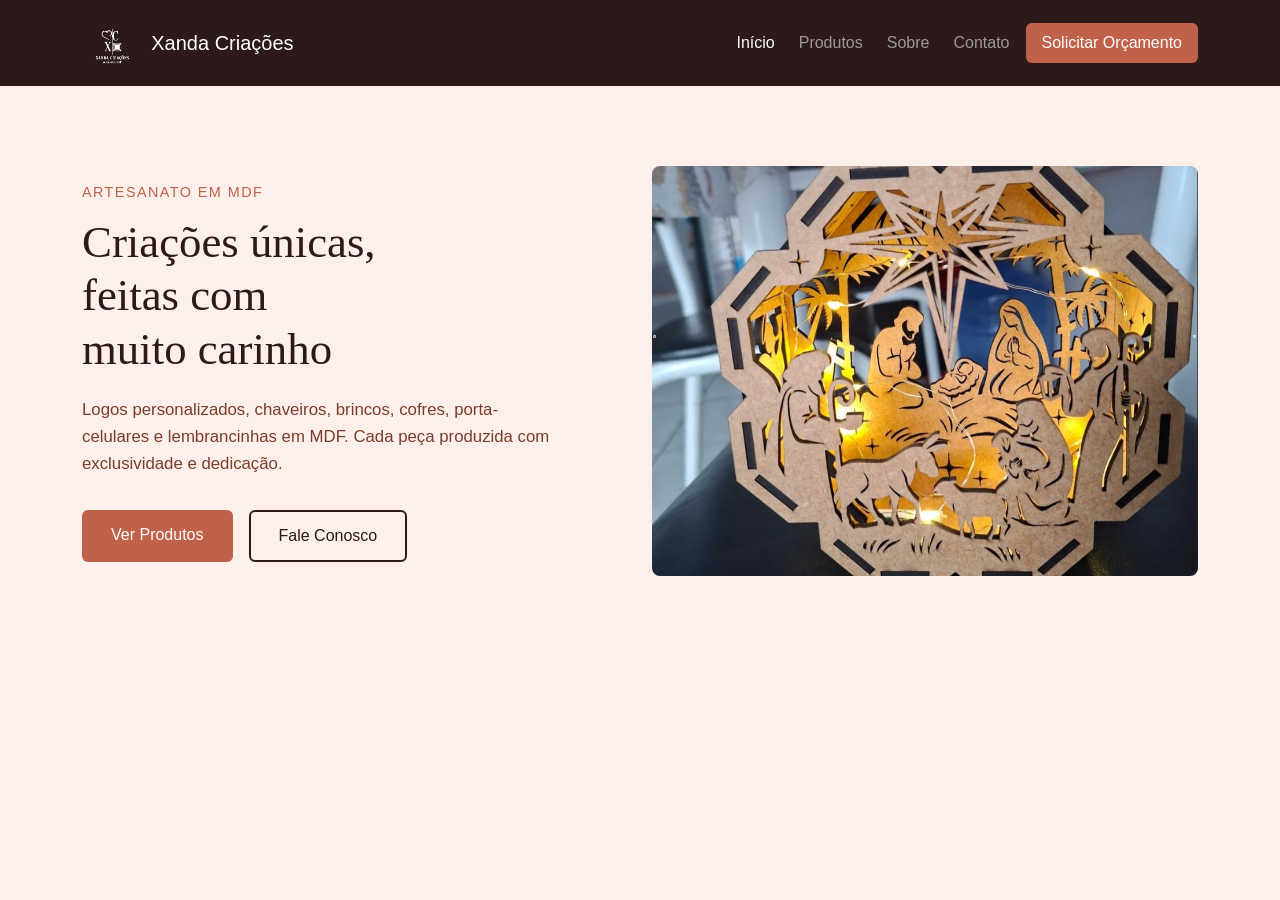
==== index.html @ fa7bc6cb "update: Atualiza logo para versão PNG e ajusta estilo da navbar" ====
<!doctype html>
<html lang="pt-BR">
  <head>
    <meta charset="UTF-8" />
    <meta name="viewport" contant="width=device-width, initial-scale=1.0" />
    <meta
      name="description"
      content="Artesanato em MDF com carinho e personalização. Logos, chaveiros, cofres e muito mais."
    />
    <title>Xanda Criações — Artesanato em MDF</title>
    <link
      href="https://cdn.jsdelivr.net/npm/bootstrap@5.3.8/dist/css/bootstrap.min.css"
      rel="stylesheet"
      integrity="sha384-sRIl4kxILFvY47J16cr9ZwB07vP4J8+LH7qKQnuqkuIAvNWLzeN8tE5YBujZqJLB"
      crossorigin="anonymous"
    />
    <link rel="stylesheet" href="assets/css/style.css" />
  </head>
  <body>
    <!-- NAVBAR -->
    <nav class="navbar navbar-expand-lg navbar-dark" id="navbar-principal">
      <div class="container">
        <a
          class="navbar-brand d-flex align-items-center gap-2"
          href="index.html"
        >
          <img src="assets/img/logo.png" alt="Xanda Criações" height="60" />
          <span class="navbar-brand-texto"> Xanda Criações<br /> </span>
        </a>
        <button
          class="navbar-toggler"
          type="button"
          data-bs-toggle="collapse"
          data-bs-target="#menu-principal"
          aria-controls="menu-principal"
          aria-expanded="false"
          aria-label="Abrir menu"
        >
          <span class="navbar-toggler-icon"></span>
        </button>
        <div class="collapse navbar-collapse" id="menu-principal">
          <ul class="navbar-nav ms-auto align-items-lg-center gap-lg-2">
            <li class="nav-item">
              <a class="nav-link active" href="index.html">Início</a>
            </li>
            <li class="nav-item">
              <a class="nav-link" href="produtos.html">Produtos</a>
            </li>
            <li class="nav-item">
              <a class="nav-link" href="sobre.html">Sobre</a>
            </li>
            <li class="nav-item">
              <a class="nav-link" href="contato.html">Contato</a>
            </li>
            <li class="nav-item">
              <a class="nav-link btn btn-orcamento px-3" href="contato.html">
                Solicitar Orçamento
              </a>
            </li>
          </ul>
        </div>
      </div>
    </nav>

    <!-- HERO -->
    <section id="hero">
      <div class="container">
        <div class="row align-items-center">
          <!-- Coluna de texto -->
          <div class="col-12 col-lg-6">
            <p class="hero-subtitulo">Artesanato em MDF</p>
            <h1 class="hero-titulo">
              Criações únicas,<br />feitas com<br />muito carinho
            </h1>
            <p class="hero-descricao">
              Logos personalizados, chaveiros, brincos, cofres, porta-celulares
              e lembrancinhas em MDF. Cada peça produzida com exclusividade e
              dedicação.
            </p>
            <div class="hero-botoes">
              <a href="produtos.html" class="btn btn-hero-primario"
                >Ver Produtos</a
              >
              <a href="contato.html" class="btn btn-hero-secundario"
                >Fale Conosco</a
              >
            </div>
          </div>

          <!-- Colunia Imagem -->
          <div class="col-12 col-lg-6">
            <img
              src="assets/img/hero-banner.jpg"
              alt="Peças artesanais em MDF da Xanda Criações"
              class="hero-imagem img-fluid"
            />
          </div>
        </div>
      </div>
    </section>

    <!-- PRODUTOS EM DESTAQUE -->
    <!-- COMO FUNCIONA -->
    <!-- POR QUE ESCOLHER -->
    <!-- INSTAGRAM -->
    <!-- CALL TO ACTION -->
    <!-- FOOTER -->

    <script
      src="https://cdn.jsdelivr.net/npm/bootstrap@5.3.8/dist/js/bootstrap.bundle.min.js"
      integrity="sha384-FKyoEForCGlyvwx9Hj09JcYn3nv7wiPVlz7YYwJrWVcXK/BmnVDxM+D2scQbITxI"
      crossorigin="anonymous"
    ></script>
    <script src="assets/js/main.js"></script>
  </body>
</html>
---- assets/css/style.css ----
/* ================================================
   XANDA CRIAÇÕES — Estilos customizados
   Paleta: Rosa & Madeira
   ================================================ */

:root {
  /* --- Cores principais --- */
  --cor-cacau: #2c1a1a; /* Navbar, Footer, textos sobre fundo claro */
  --cor-terracota: #c0614a; /* Botões CTA, destaques, hover */
  --cor-siena: #a0522d; /* Links, títulos de seção, ícones */

  /* --- Cores de fundo --- */
  --fundo-pessego: #fdf0eb; /* Background principal */
  --fundo-card: #fefaf8; /* Cards de produto, seções alternadas */
  --fundo-branco: #ffffff; /* Formulários, inputs */

  /* --- Texto --- */
  --texto-escuro: #2c1a1a; /* Títulos, texto principal */
  --texto-medio: #7a3d2a; /* Subtítulos, parágrafos */
  --texto-claro: #fdf0eb; /* Texto sobre fundos escuros */
  --texto-muted: #b07860; /* Legendas, placeholders */

  /* --- Bordas --- */
  --borda: #e8c5b5; /* Bordas de cards, inputs, separadores */

  /* --- Tipografia --- */
  --fonte-titulo: "Georgia", serif; /* Títulos — elegância artesanal */
  --fonte-corpo: "Segoe UI", sans-serif; /* Corpo — legibilidade */

  /* --- Espaçamentos --- */
  --raio-borda: 8px; /* border-radius padrão dos cards */
  --raio-btn: 6px; /* border-radius dos botões */
}

/* Reset básico */
* {
  margin: 0;
  padding: 0;
  box-sizing: border-box;
}

body {
  background-color: var(--fundo-pessego);
  color: var(--texto-escuro);
  font-family: var(--fonte-corpo);
  line-height: 1.6;
}

#navbar-principal {
  background-color: var(--cor-cacau);
}

.navbar-brand img {
  filter: brightness(0) invert(1);
}

.btn-orcamento {
  background-color: var(--cor-terracota);
  color: var(--fundo-branco) !important;
  border-radius: var(--raio-btn);
  font-weight: 500;
  transition: background-color 0.2s ease;
}

.btn-orcamento:hover {
  background-color: var(--cor-siena);
  color: var(--fundo-branco) !important;
}

/* --- Hero --- */
#hero {
  background-color: var(--fundo-pessego);
  padding: 80px 0;
}

.hero-subtitulo {
  font-size: 0.9rem;
  font-weight: 500;
  color: var(--cor-terracota);
  text-transform: uppercase;
  letter-spacing: 0.1em;
  margin-bottom: 12px;
}

.hero-titulo {
  font-family: var(--fonte-titulo);
  font-size: 2.8rem;
  color: var(--texto-escuro);
  line-height: 1.2;
  margin-bottom: 20px;
}

.hero-descricao {
  font-size: 1.05rem;
  color: var(--texto-medio);
  margin-bottom: 32px;
  max-width: 480px;
}

.hero-botoes {
  display: flex;
  gap: 16px;
  flex-wrap: wrap;
}

.btn-hero-primario {
  background-color: var(--cor-terracota);
  color: var(--fundo-branco);
  border-radius: var(--raio-btn);
  padding: 12px 28px;
  font-weight: 500;
  text-decoration: none;
  transition: background-color 0.2s ease;
}

.btn-hero-primario:hover {
  background-color: var(--cor-siena);
  color: var(--fundo-branco);
}

.btn-hero-secundario {
  background-color: transparent;
  color: var(--cor-cacau);
  border: 2px solid var(--cor-cacau);
  border-radius: var(--raio-btn);
  padding: 12px 28px;
  font-weight: 500;
  text-decoration: none;
  transition: all 0.2s ease;
}

.btn-hero-secundario:hover {
  background-color: var(--cor-cacau);
  color: var(--texto-claro);
}

.hero-imagem {
  border-radius: var(--raio-borda);
  width: 100%;
}

/* Mobile — imagem sobe antes do texto */
@media (max-width: 991px) {
  #hero {
    padding: 48px 0;
    text-align: center;
  }

  .hero-titulo {
    font-size: 2rem;
  }

  .hero-botoes {
    justify-content: center;
  }

  .hero-imagem {
    margin-bottom: 32px;
  }

  /* Imagem aparece primeiro no mobile */
  .col-lg-6:last-child {
    order: -1;
  }
}
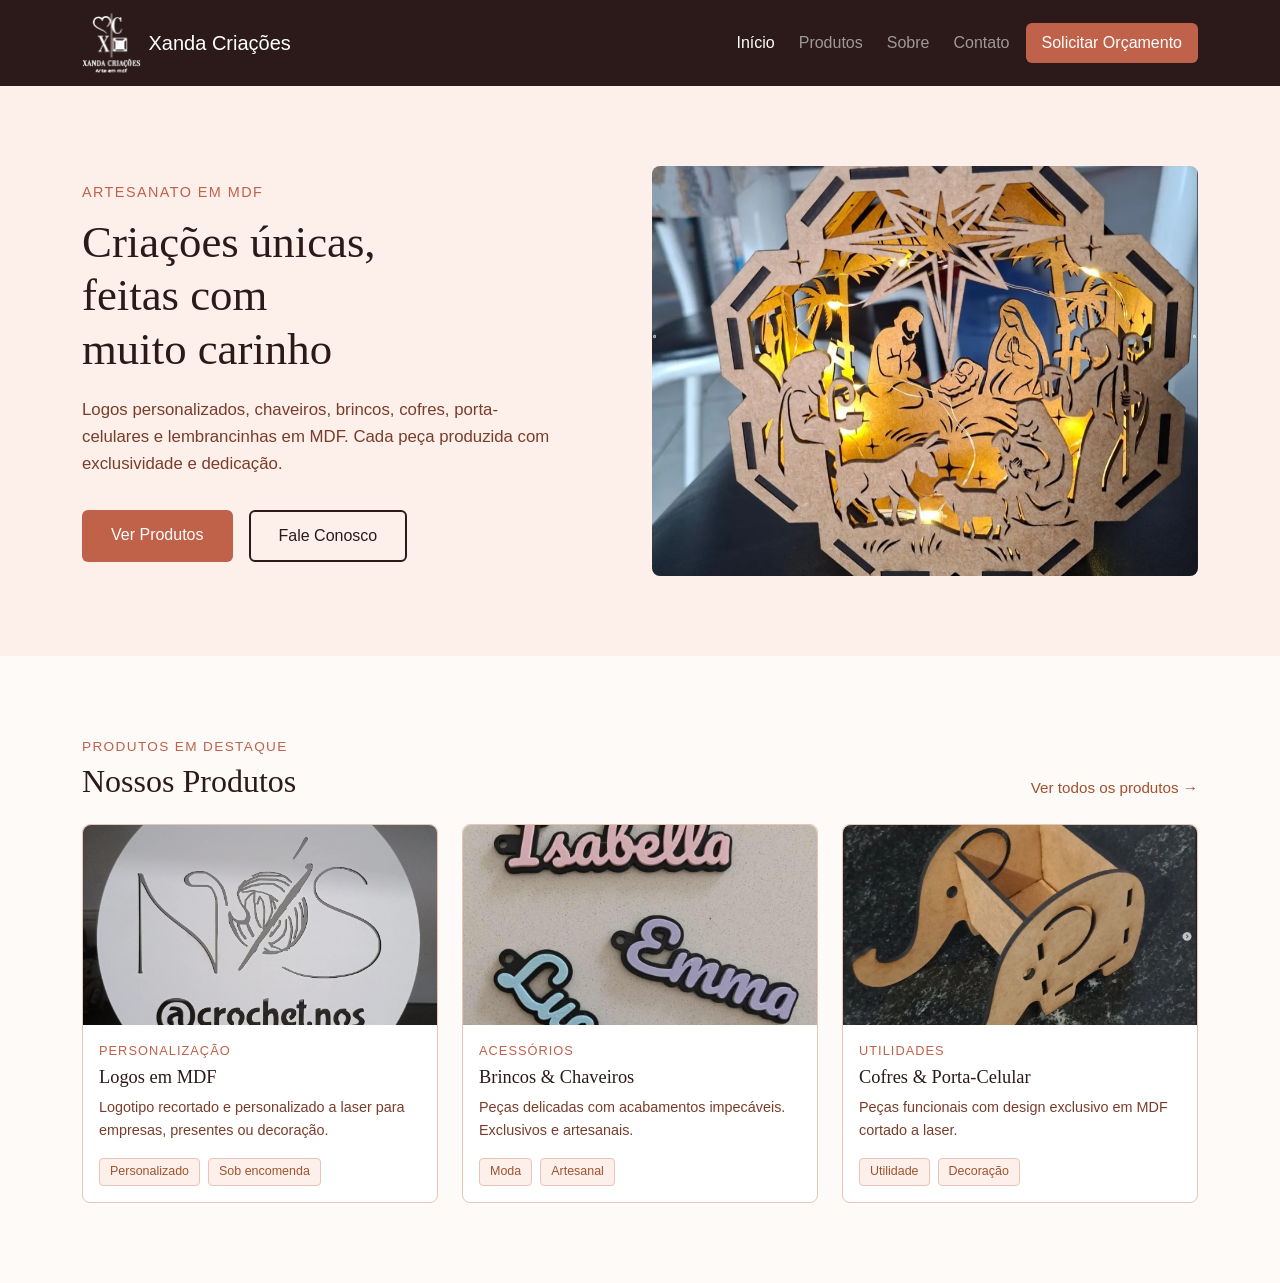
==== commit ac1e8326: "add featured products section with custom cards and images" ====
--- a/index.html
+++ b/index.html
@@ -24,9 +24,12 @@
           class="navbar-brand d-flex align-items-center gap-2"
           href="index.html"
         >
-          <img src="assets/img/logo.png" alt="Xanda Criações" height="60" />
-          <span class="navbar-brand-texto"> Xanda Criações<br /> </span>
-        </a>
+          <img
+            src="assets/img/logo.png"
+            alt="Xanda Criações"
+            height="60"
+          />Xanda Criações</a
+        >
         <button
           class="navbar-toggler"
           type="button"
@@ -100,6 +103,94 @@
     </section>
 
     <!-- PRODUTOS EM DESTAQUE -->
+    <section id="produtos-destaque">
+      <div class="container">
+        <!-- Cabeçalho da seção -->
+        <div class="row align-items-end mb-4">
+          <div class="col">
+            <p class="secao-subtitulo">Produtos em Destaque</p>
+            <h2 class="secao-titulo">Nossos Produtos</h2>
+          </div>
+          <div class="col-auto">
+            <a href="produtos.html" class="link-ver-todos">
+              Ver todos os produtos →
+            </a>
+          </div>
+        </div>
+
+        <!-- Grid de cards -->
+        <div class="row row-cols-1 row-cols-md-2 row-cols-lg-3 g-4">
+          <!-- Card 1 -->
+          <div class="col">
+            <div class="card card-produto h-100">
+              <img
+                src="assets/img/produtos/logos_em_mdf.jpg"
+                class="card-img-top"
+                alt="Logos personalizados em MDF"
+              />
+              <div class="card-body">
+                <p class="card-categoria">Personalização</p>
+                <h5 class="card-title">Logos em MDF</h5>
+                <p class="card-text">
+                  Logotipo recortado e personalizado a laser para empresas,
+                  presentes ou decoração.
+                </p>
+                <div class="card-badges">
+                  <span class="badge-produto">Personalizado</span>
+                  <span class="badge-produto">Sob encomenda</span>
+                </div>
+              </div>
+            </div>
+          </div>
+
+          <!-- Card 2 -->
+          <div class="col">
+            <div class="card card-produto h-100">
+              <img
+                src="assets/img/produtos/chaveiros.jpeg"
+                class="card-img-top"
+                alt="Brincos e chaveiros em MDF"
+              />
+              <div class="card-body">
+                <p class="card-categoria">Acessórios</p>
+                <h5 class="card-title">Brincos & Chaveiros</h5>
+                <p class="card-text">
+                  Peças delicadas com acabamentos impecáveis. Exclusivos e
+                  artesanais.
+                </p>
+                <div class="card-badges">
+                  <span class="badge-produto">Moda</span>
+                  <span class="badge-produto">Artesanal</span>
+                </div>
+              </div>
+            </div>
+          </div>
+
+          <!-- Card 3 -->
+          <div class="col">
+            <div class="card card-produto h-100">
+              <img
+                src="assets/img/produtos/porta_celular.jpg"
+                class="card-img-top"
+                alt="Cofres e porta-celular em MDF"
+              />
+              <div class="card-body">
+                <p class="card-categoria">Utilidades</p>
+                <h5 class="card-title">Cofres & Porta-Celular</h5>
+                <p class="card-text">
+                  Peças funcionais com design exclusivo em MDF cortado a laser.
+                </p>
+                <div class="card-badges">
+                  <span class="badge-produto">Utilidade</span>
+                  <span class="badge-produto">Decoração</span>
+                </div>
+              </div>
+            </div>
+          </div>
+        </div>
+      </div>
+    </section>
+
     <!-- COMO FUNCIONA -->
     <!-- POR QUE ESCOLHER -->
     <!-- INSTAGRAM -->
--- a/assets/css/style.css
+++ b/assets/css/style.css
@@ -163,3 +163,96 @@
     order: -1;
   }
 }
+
+/* --- Produtos em Destaque --- */
+#produtos-destaque {
+  padding: 80px 0;
+  background-color: var(--fundo-card);
+}
+
+.secao-subtitulo {
+  font-size: 0.85rem;
+  font-weight: 500;
+  color: var(--cor-terracota);
+  text-transform: uppercase;
+  letter-spacing: 0.1em;
+  margin-bottom: 4px;
+}
+
+.secao-titulo {
+  font-family: var(--fonte-titulo);
+  font-size: 2rem;
+  color: var(--texto-escuro);
+  margin-bottom: 0;
+}
+
+.link-ver-todos {
+  color: var(--cor-siena);
+  text-decoration: none;
+  font-weight: 500;
+  font-size: 0.95rem;
+  transition: color 0.2s ease;
+}
+
+.link-ver-todos:hover {
+  color: var(--cor-terracota);
+}
+
+/* --- Cards de produto --- */
+.card-produto {
+  border: 1px solid var(--borda);
+  border-radius: var(--raio-borda);
+  background-color: var(--fundo-branco);
+  transition:
+    transform 0.2s ease,
+    box-shadow 0.2s ease;
+}
+
+.card-produto:hover {
+  transform: translateY(-4px);
+  box-shadow: 0 8px 24px rgba(44, 26, 26, 0.1);
+}
+
+.card-produto .card-img-top {
+  border-radius: var(--raio-borda) var(--raio-borda) 0 0;
+  object-fit: cover;
+  height: 200px;
+}
+
+.card-categoria {
+  font-size: 0.8rem;
+  font-weight: 500;
+  color: var(--cor-terracota);
+  text-transform: uppercase;
+  letter-spacing: 0.08em;
+  margin-bottom: 4px;
+}
+
+.card-produto .card-title {
+  font-family: var(--fonte-titulo);
+  font-size: 1.15rem;
+  color: var(--texto-escuro);
+  margin-bottom: 8px;
+}
+
+.card-produto .card-text {
+  font-size: 0.9rem;
+  color: var(--texto-medio);
+  margin-bottom: 16px;
+}
+
+.card-badges {
+  display: flex;
+  gap: 8px;
+  flex-wrap: wrap;
+}
+
+.badge-produto {
+  background-color: var(--fundo-pessego);
+  color: var(--cor-siena);
+  border: 1px solid var(--borda);
+  border-radius: 4px;
+  padding: 3px 10px;
+  font-size: 0.78rem;
+  font-weight: 500;
+}
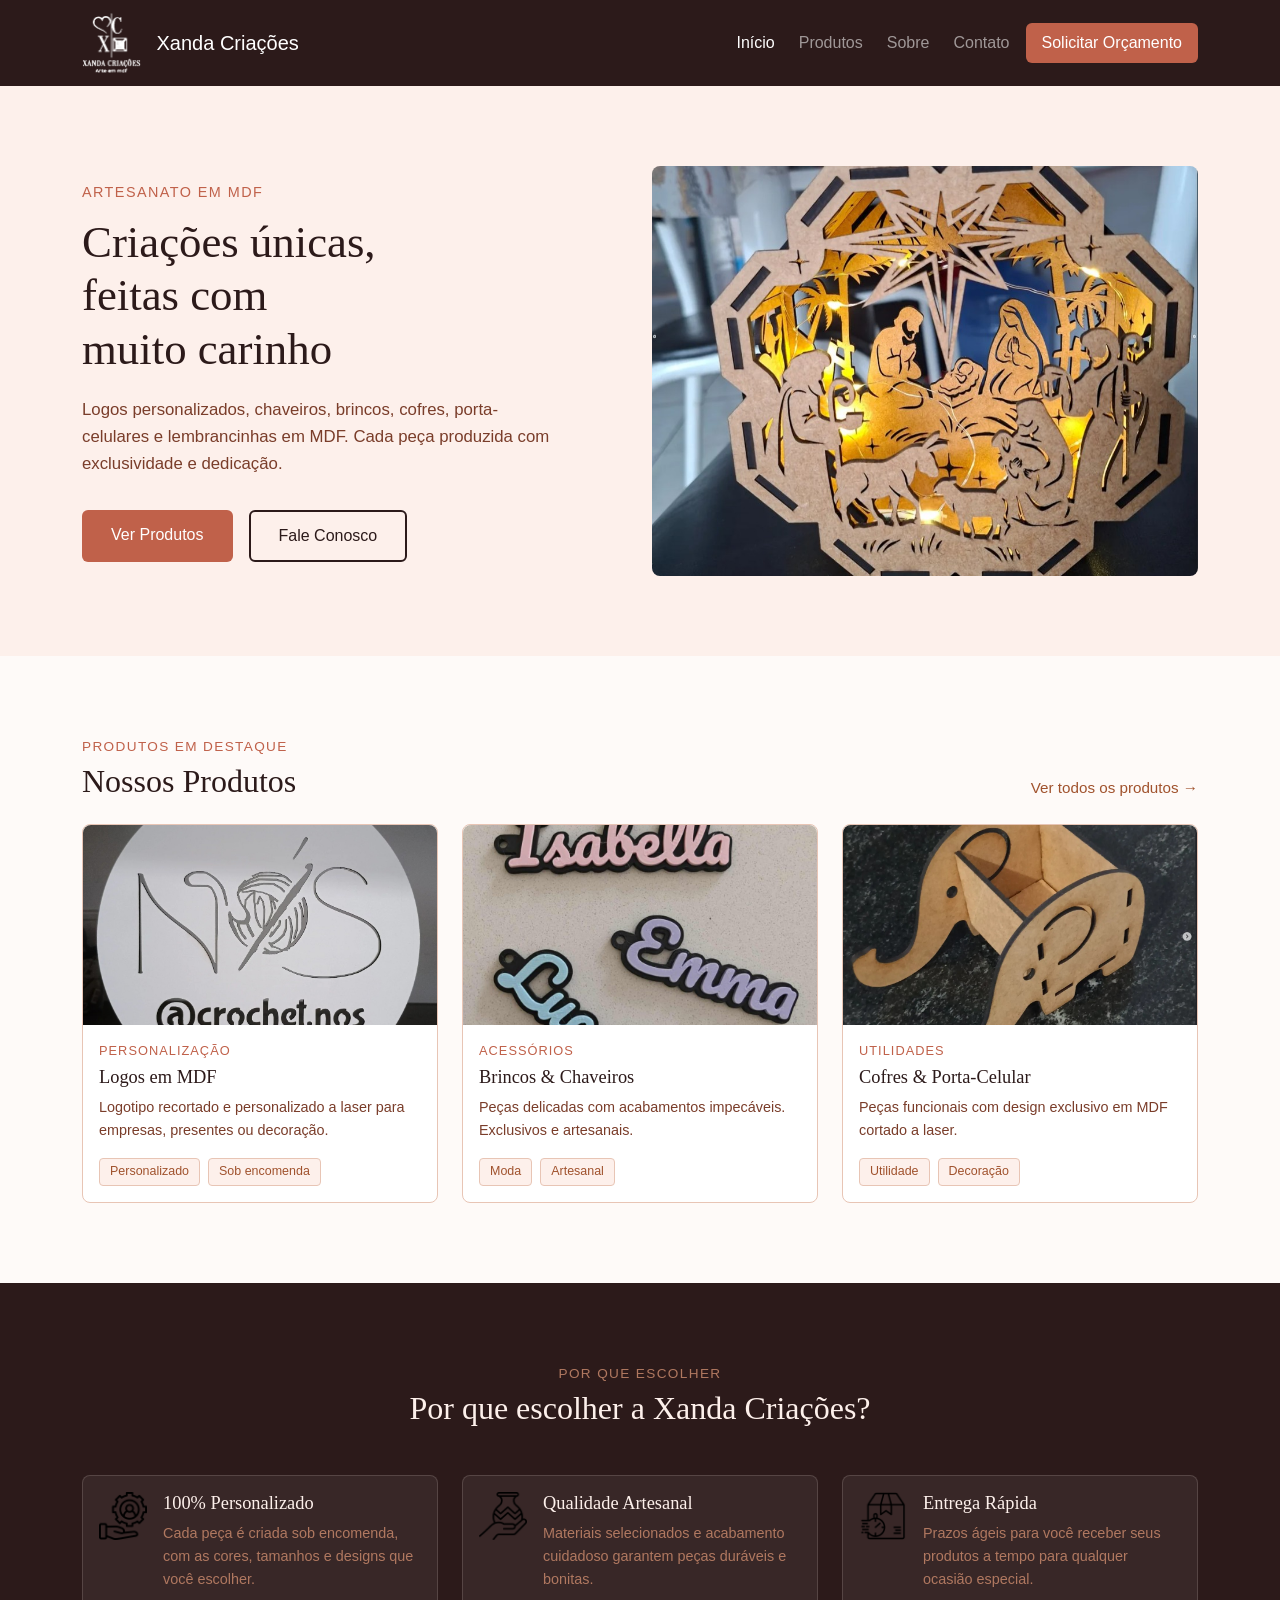
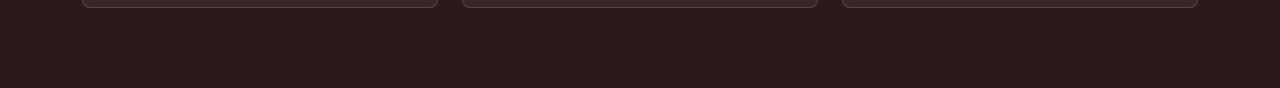
==== commit 94f5427d: "add section "Por que escolher" com 3 cards explicando os diferenciais da empresa. Adiciona ícones pe" ====
--- a/index.html
+++ b/index.html
@@ -90,7 +90,7 @@
             </div>
           </div>
 
-          <!-- Colunia Imagem -->
+          <!-- Coluna Imagem -->
           <div class="col-12 col-lg-6">
             <img
               src="assets/img/hero-banner.jpg"
@@ -191,8 +191,86 @@
       </div>
     </section>
 
+    <!-- POR QUE ESCOLHER -->
+    <section id="porque-escolher">
+      <div class="container">
+        <!-- Cabeçalho da seção -->
+        <div class="row mb-5">
+          <div class="col text-center">
+            <p class="secao-subtitulo-escuro">Por que escolher</p>
+            <h2 class="secao-titulo-escuro">
+              Por que escolher a Xanda Criações?
+            </h2>
+          </div>
+        </div>
+
+        <!-- Grid de cards -->
+        <div class="row row-cols-1 row-cols-md-3 g-4">
+          <!-- Card 1 -->
+          <div class="col">
+            <div class="card card-porque h-100">
+              <div class="card-body d-flex gap-3">
+                <img
+                  src="assets/img/icones/personalizado_50x50.png"
+                  alt="Ícone de qualidade"
+                  class="icone-porque"
+                />
+                <div>
+                  <h5 class="card-title">100% Personalizado</h5>
+                  <p class="card-text">
+                    Cada peça é criada sob encomenda, com as cores, tamanhos e
+                    designs que você escolher.
+                  </p>
+                </div>
+              </div>
+            </div>
+          </div>
+
+          <!-- Card 2 -->
+          <div class="col">
+            <div class="card card-porque h-100">
+              <div class="card-body d-flex gap-3">
+                <img
+                  src="assets/img/icones/artesanal_50x50.png"
+                  alt="Ícone de qualidade"
+                  class="icone-porque"
+                />
+                <div>
+                  <h5 class="card-title">Qualidade Artesanal</h5>
+                  <p class="card-text">
+                    Materiais selecionados e acabamento cuidadoso garantem peças
+                    duráveis e bonitas.
+                  </p>
+                </div>
+              </div>
+            </div>
+          </div>
+
+          <!-- Card 3 -->
+          <div class="col">
+            <div class="card card-porque h-100">
+              <div class="card-body d-flex gap-3">
+                <img
+                  src="assets/img/icones/rapido_50x50.png"
+                  alt="Ícone de qualidade"
+                  class="icone-porque"
+                />
+                <div>
+                  <h5 class="card-title">Entrega Rápida</h5>
+                  <p class="card-text">
+                    Prazos ágeis para você receber seus produtos a tempo para
+                    qualquer ocasião especial.
+                  </p>
+                </div>
+              </div>
+            </div>
+          </div>
+        </div>
+      </div>
+    </section>
+
     <!-- COMO FUNCIONA -->
-    <!-- POR QUE ESCOLHER -->
+
     <!-- INSTAGRAM -->
     <!-- CALL TO ACTION -->
     <!-- FOOTER -->
--- a/assets/css/style.css
+++ b/assets/css/style.css
@@ -52,6 +52,7 @@
 
 .navbar-brand img {
   filter: brightness(0) invert(1);
+  margin-right: 8px;
 }
 
 .btn-orcamento {
@@ -256,3 +257,56 @@
   font-size: 0.78rem;
   font-weight: 500;
 }
+
+/* --- Porque Escolher --- */
+#porque-escolher {
+  padding: 80px 0;
+  background-color: var(--cor-cacau);
+}
+
+.secao-subtitulo-escuro {
+  font-size: 0.85rem;
+  font-weight: 500;
+  color: var(--texto-muted);
+  text-transform: uppercase;
+  letter-spacing: 0.1em;
+  margin-bottom: 4px;
+}
+
+.secao-titulo-escuro {
+  font-family: var(--fonte-titulo);
+  font-size: 2rem;
+  color: var(--texto-claro);
+  margin-bottom: 0;
+}
+
+.card-porque {
+  background-color: rgba(255, 255, 255, 0.06);
+  border: 1px solid rgba(253, 240, 235, 0.15);
+  border-radius: var(--raio-borda);
+  transition: background-color 0.2s ease;
+}
+
+.card-porque:hover {
+  background-color: rgba(255, 255, 255, 0.1);
+}
+
+.card-porque .card-title {
+  font-family: var(--fonte-titulo);
+  font-size: 1.15rem;
+  color: var(--texto-claro);
+  margin-bottom: 8px;
+}
+
+.card-porque .card-text {
+  font-size: 0.9rem;
+  color: var(--texto-muted);
+  margin-bottom: 0;
+}
+
+.icone-porque {
+  width: 48px;
+  height: 48px;
+  object-fit: contain;
+  flex-shrink: 0;
+}
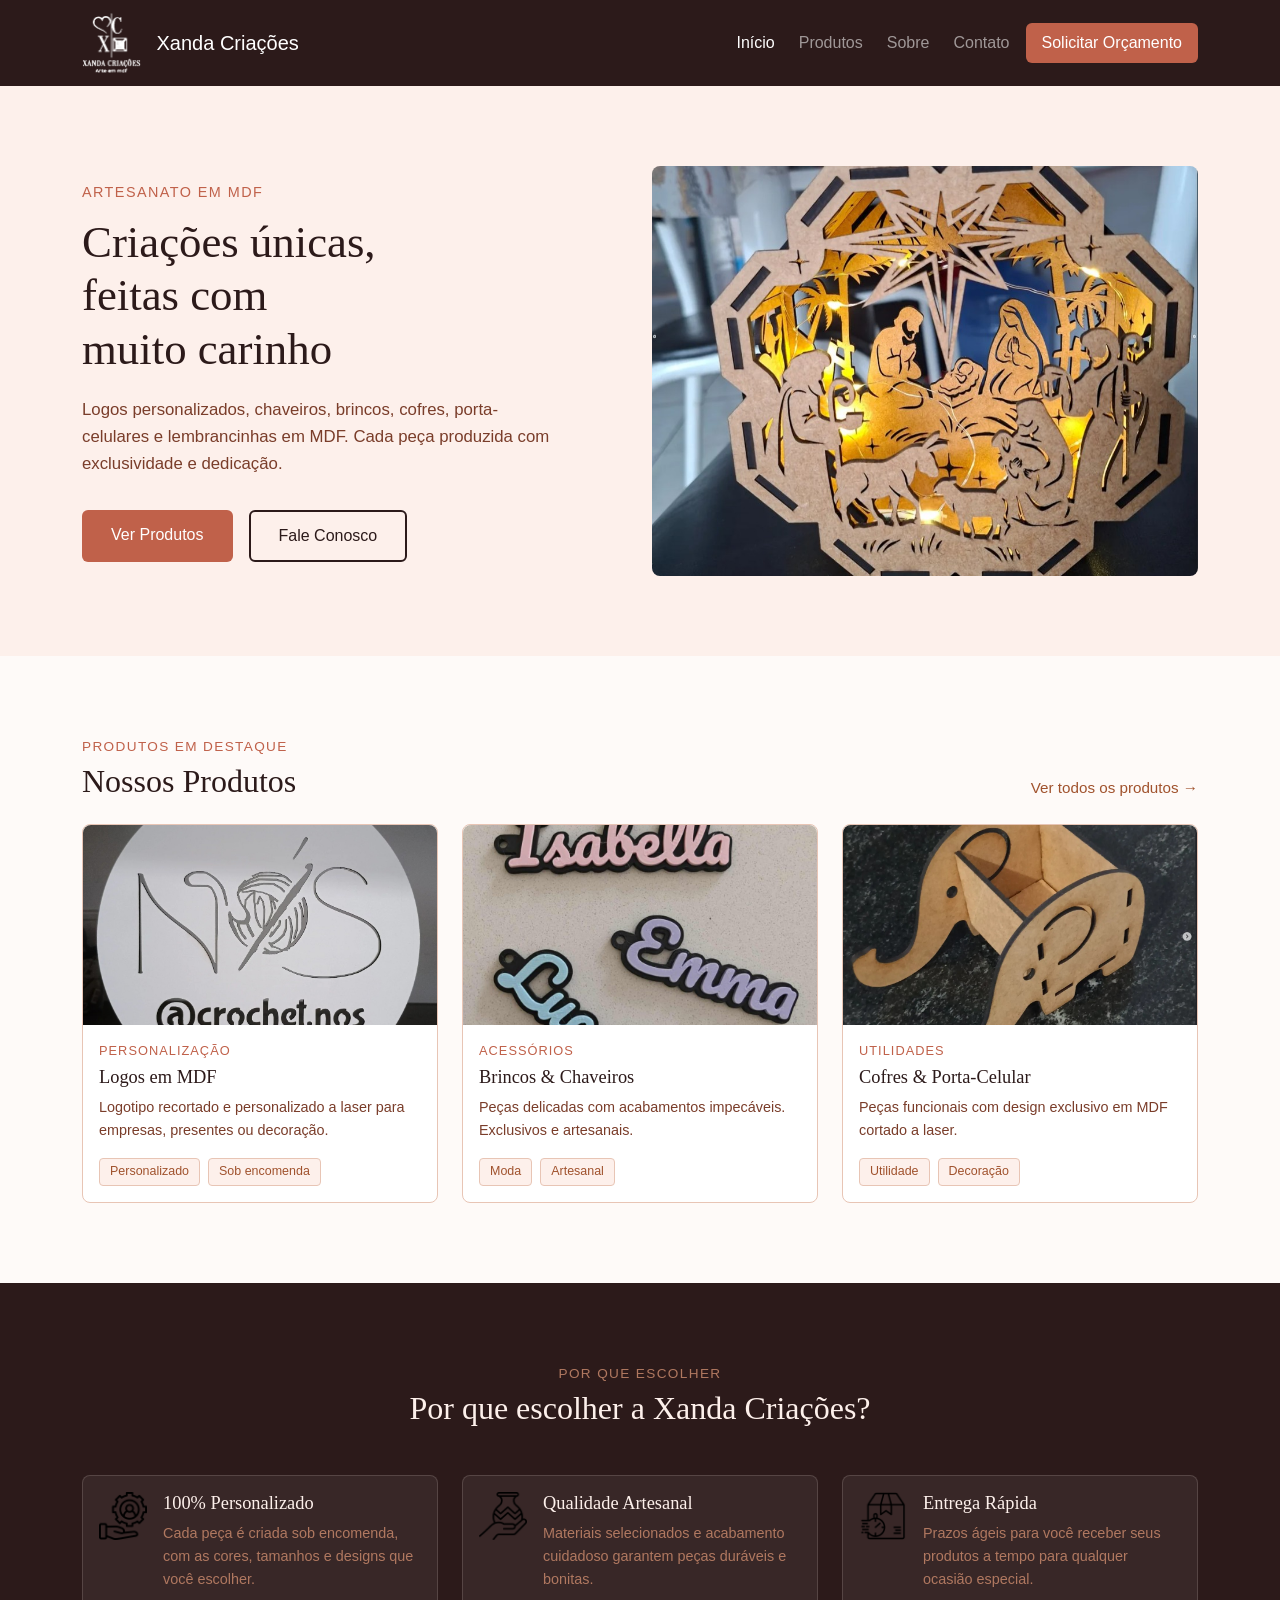
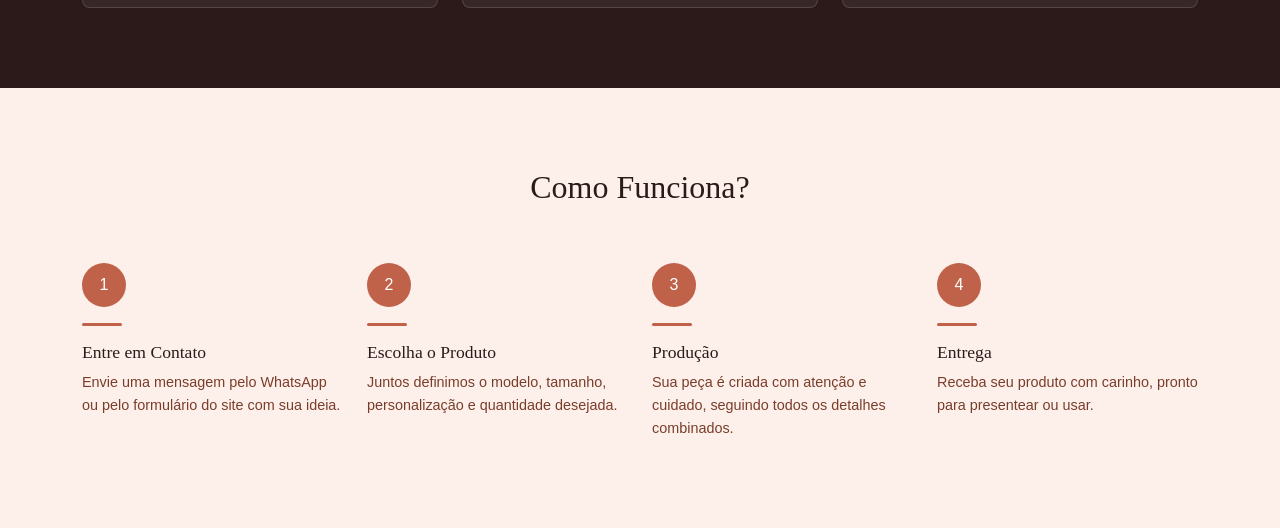
==== commit 536a57ec: "adiciona seção "Como Funciona" com 4 passos detalhados" ====
--- a/index.html
+++ b/index.html
@@ -270,6 +270,70 @@
     </section>
 
     <!-- COMO FUNCIONA -->
+    <section id="como-funciona">
+      <div class="container">
+        <!-- Cabeçalho -->
+        <div class="row mb-5">
+          <div class="col text-center">
+            <h2 class="secao-titulo">Como Funciona?</h2>
+          </div>
+        </div>
+
+        <!-- 4 passos -->
+        <div class="row row-cols-1 row-cols-sm-2 row-cols-lg-4 g-4">
+          <!-- Passo 1 -->
+          <div class="col">
+            <div class="funciona-passo">
+              <div class="funciona-marcador">1</div>
+              <div class="funciona-divisoria"></div>
+              <h5 class="funciona-titulo">Entre em Contato</h5>
+              <p class="funciona-descricao">
+                Envie uma mensagem pelo WhatsApp ou pelo formulário do site com
+                sua ideia.
+              </p>
+            </div>
+          </div>
+
+          <!-- Passo 2 -->
+          <div class="col">
+            <div class="funciona-passo">
+              <div class="funciona-marcador">2</div>
+              <div class="funciona-divisoria"></div>
+              <h5 class="funciona-titulo">Escolha o Produto</h5>
+              <p class="funciona-descricao">
+                Juntos definimos o modelo, tamanho, personalização e quantidade
+                desejada.
+              </p>
+            </div>
+          </div>
+
+          <!-- Passo 3 -->
+          <div class="col">
+            <div class="funciona-passo">
+              <div class="funciona-marcador">3</div>
+              <div class="funciona-divisoria"></div>
+              <h5 class="funciona-titulo">Produção</h5>
+              <p class="funciona-descricao">
+                Sua peça é criada com atenção e cuidado, seguindo todos os
+                detalhes combinados.
+              </p>
+            </div>
+          </div>
+
+          <!-- Passo 4 -->
+          <div class="col">
+            <div class="funciona-passo">
+              <div class="funciona-marcador">4</div>
+              <div class="funciona-divisoria"></div>
+              <h5 class="funciona-titulo">Entrega</h5>
+              <p class="funciona-descricao">
+                Receba seu produto com carinho, pronto para presentear ou usar.
+              </p>
+            </div>
+          </div>
+        </div>
+      </div>
+    </section>
 
     <!-- INSTAGRAM -->
     <!-- CALL TO ACTION -->
--- a/assets/css/style.css
+++ b/assets/css/style.css
@@ -310,3 +310,49 @@
   object-fit: contain;
   flex-shrink: 0;
 }
+
+/* --- Como Funciona --- */
+#como-funciona {
+  padding: 80px 0;
+  background-color: var(--fundo-pessego);
+}
+
+.funciona-passo {
+  padding: 8px 0;
+}
+
+.funciona-marcador {
+  width: 44px;
+  height: 44px;
+  border-radius: 50%;
+  background-color: var(--cor-terracota);
+  color: var(--fundo-branco);
+  font-size: 1rem;
+  font-weight: 500;
+  display: flex;
+  align-items: center;
+  justify-content: center;
+  margin-bottom: 16px;
+}
+
+.funciona-divisoria {
+  width: 40px;
+  height: 3px;
+  background-color: var(--cor-terracota);
+  border-radius: 2px;
+  margin-bottom: 16px;
+}
+
+.funciona-titulo {
+  font-family: var(--fonte-titulo);
+  font-size: 1.1rem;
+  color: var(--texto-escuro);
+  margin-bottom: 8px;
+}
+
+.funciona-descricao {
+  font-size: 0.9rem;
+  color: var(--texto-medio);
+  line-height: 1.6;
+  margin-bottom: 0;
+}
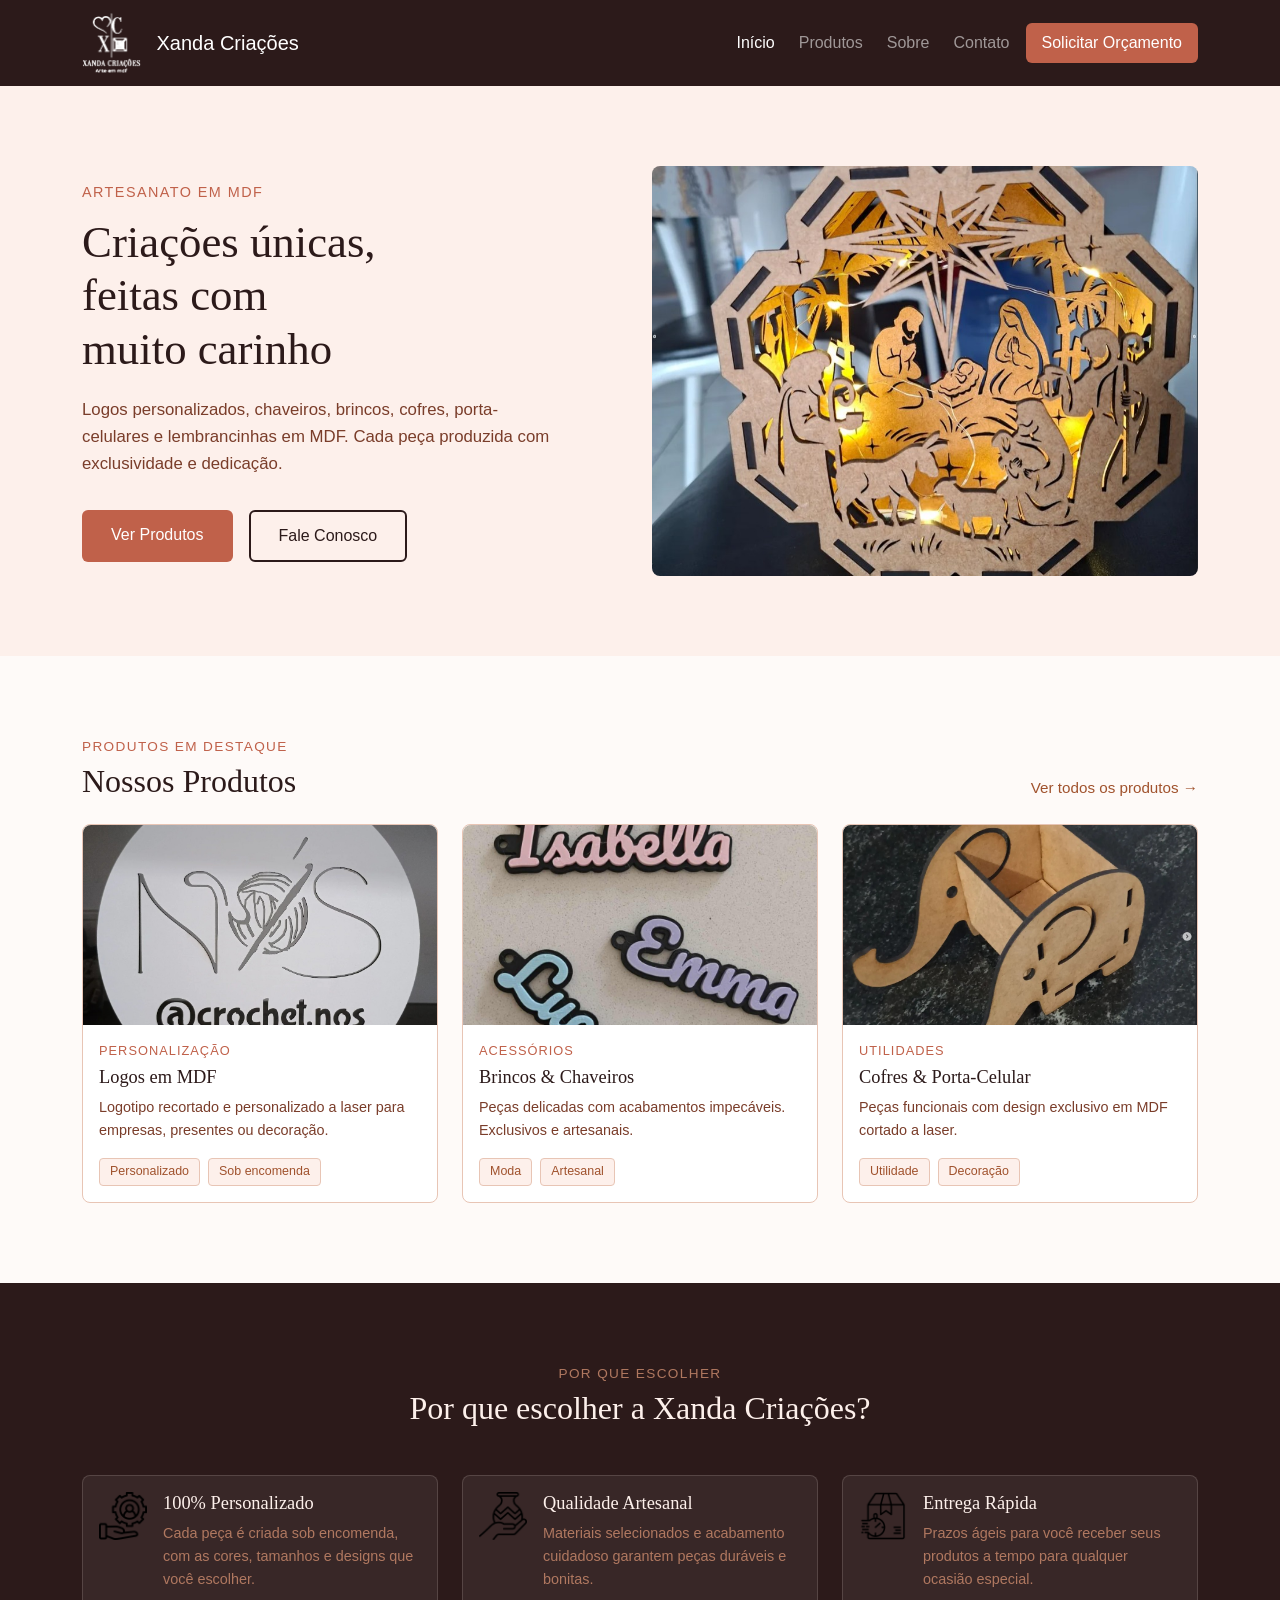
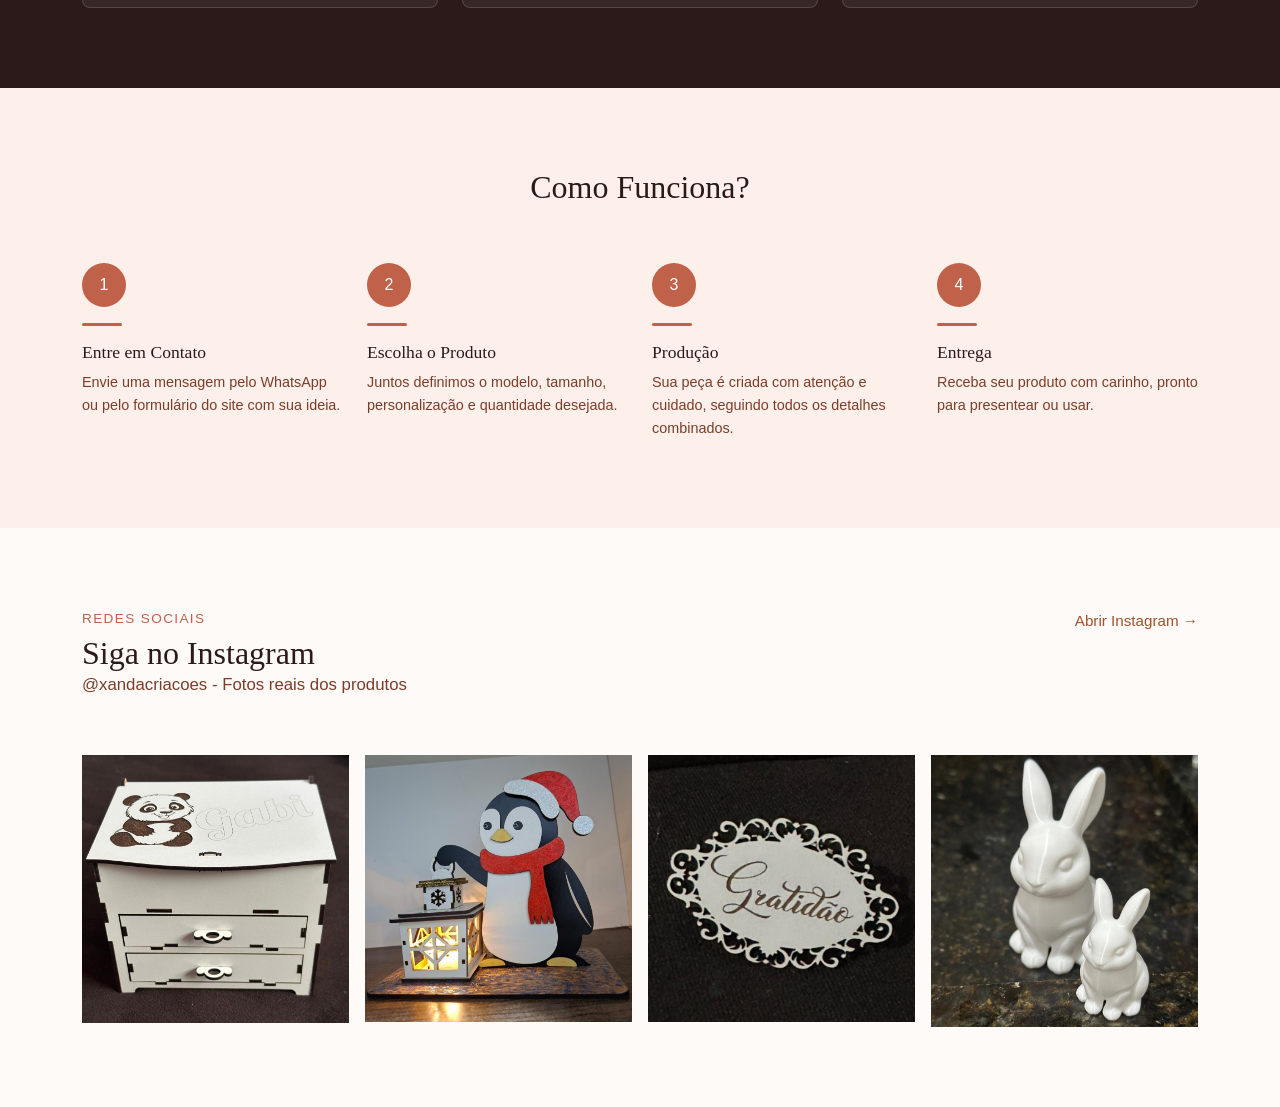
==== commit 875764fa: "adiciona seção de Instagram com fotos reais dos produtos" ====
--- a/index.html
+++ b/index.html
@@ -336,6 +336,97 @@
     </section>
 
     <!-- INSTAGRAM -->
+    <section id="instagram">
+      <div class="container">
+        <!-- Cabeçalho da seção -->
+        <div class="row align-items-end mb-4">
+          <div class="col">
+            <p class="secao-subtitulo">Redes Sociais</p>
+            <h2 class="secao-titulo">Siga no Instagram</h2>
+            <p class="secao-descricao">
+              @xandacriacoes - Fotos reais dos produtos
+            </p>
+          </div>
+          <div class="col-auto align-self-start">
+            <a
+              href="https://www.instagram.com/xandacriacoes/"
+              target="_blank"
+              rel="noopener noreferrer"
+              class="link-instagram"
+              >Abrir Instagram →</a
+            >
+          </div>
+        </div>
+
+        <!-- Grid de fotos -->
+        <div class="row row-cols-2 row-cols-md-4 g-3">
+          <!-- 1 foto -->
+          <div class="col">
+            <a
+              href="https://www.instagram.com/xandacriacoes/"
+              target="_blank"
+              rel="noopener noreferrer"
+              class="instagram-link-foto"
+            >
+              <img
+                src="assets/img/instagram/instagram1.jpeg"
+                alt="Produto artesanal em MDF da Xanda Criações"
+                class="instagram-foto img-fluid"
+              />
+            </a>
+          </div>
+
+          <!-- 2 foto -->
+          <div class="col">
+            <a
+              href="https://www.instagram.com/xandacriacoes/"
+              target="_blank"
+              rel="noopener noreferrer"
+              class="instagram-link-foto"
+            >
+              <img
+                src="assets/img/instagram/instagram2.jpeg"
+                alt="Produto artesanal em MDF da Xanda Criações"
+                class="instagram-foto img-fluid"
+              />
+            </a>
+          </div>
+
+          <!-- 3 foto -->
+          <div class="col">
+            <a
+              href="https://www.instagram.com/xandacriacoes/"
+              target="_blank"
+              rel="noopener noreferrer"
+              class="instagram-link-foto"
+            >
+              <img
+                src="assets/img/instagram/instagram3.jpeg"
+                alt="Produto artesanal em MDF da Xanda Criações"
+                class="instagram-foto img-fluid"
+              />
+            </a>
+          </div>
+
+          <!-- 4 foto -->
+          <div class="col">
+            <a
+              href="https://www.instagram.com/xandacriacoes/"
+              target="_blank"
+              rel="noopener noreferrer"
+              class="instagram-link-foto"
+            >
+              <img
+                src="assets/img/instagram/instagram4.jpeg"
+                alt="Produto artesanal em MDF da Xanda Criações"
+                class="instagram-foto img-fluid"
+              />
+            </a>
+          </div>
+        </div>
+      </div>
+    </section>
+
     <!-- CALL TO ACTION -->
     <!-- FOOTER -->
 
--- a/assets/css/style.css
+++ b/assets/css/style.css
@@ -356,3 +356,29 @@
   line-height: 1.6;
   margin-bottom: 0;
 }
+
+/* --- Instagram --- */
+
+#instagram {
+  padding: 80px 0;
+  background-color: var(--fundo-card);
+}
+
+.secao-descricao {
+  font-size: 1.05rem;
+  color: var(--texto-medio);
+  margin-bottom: 32px;
+  max-width: 480px;
+}
+
+.link-instagram {
+  color: var(--cor-siena);
+  text-decoration: none;
+  font-weight: 500;
+  font-size: 0.95rem;
+  transition: color 0.2s ease;
+}
+
+.link-instagram:hover {
+  color: var(--cor-terracota);
+}
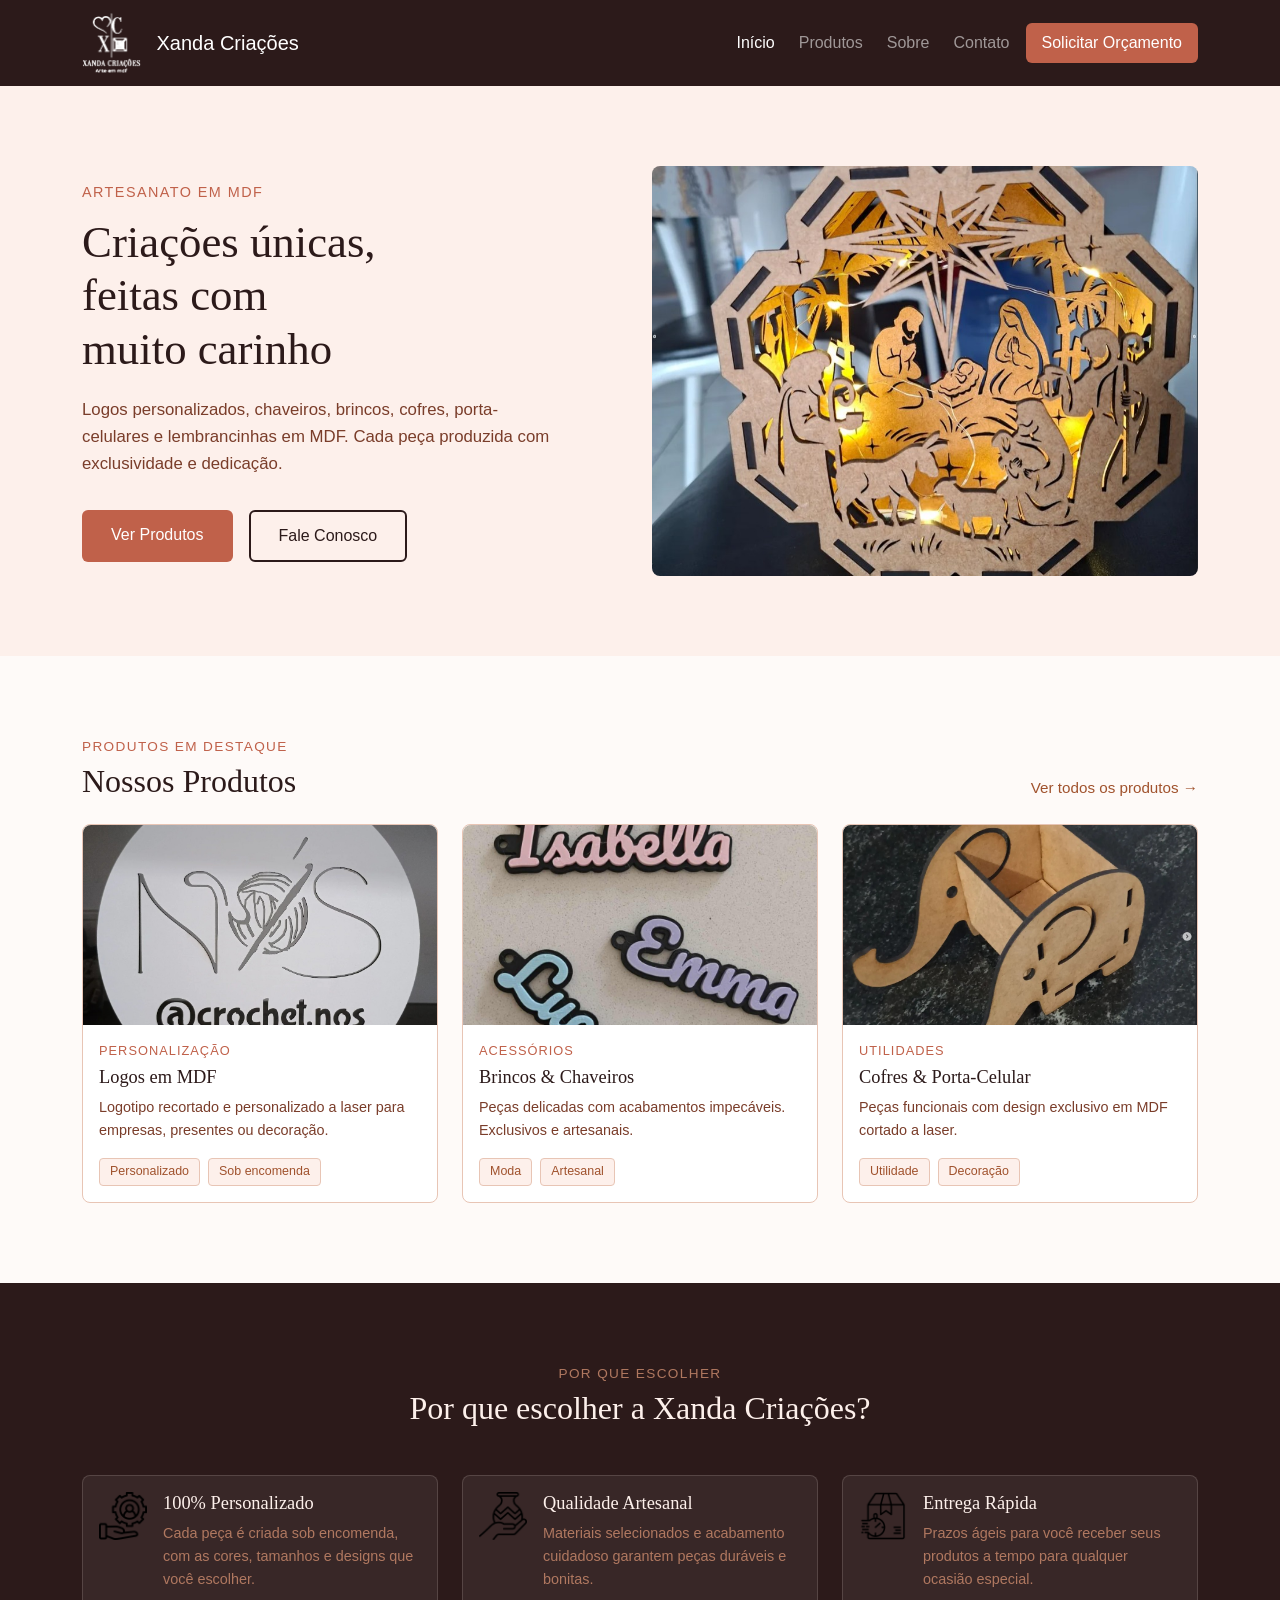
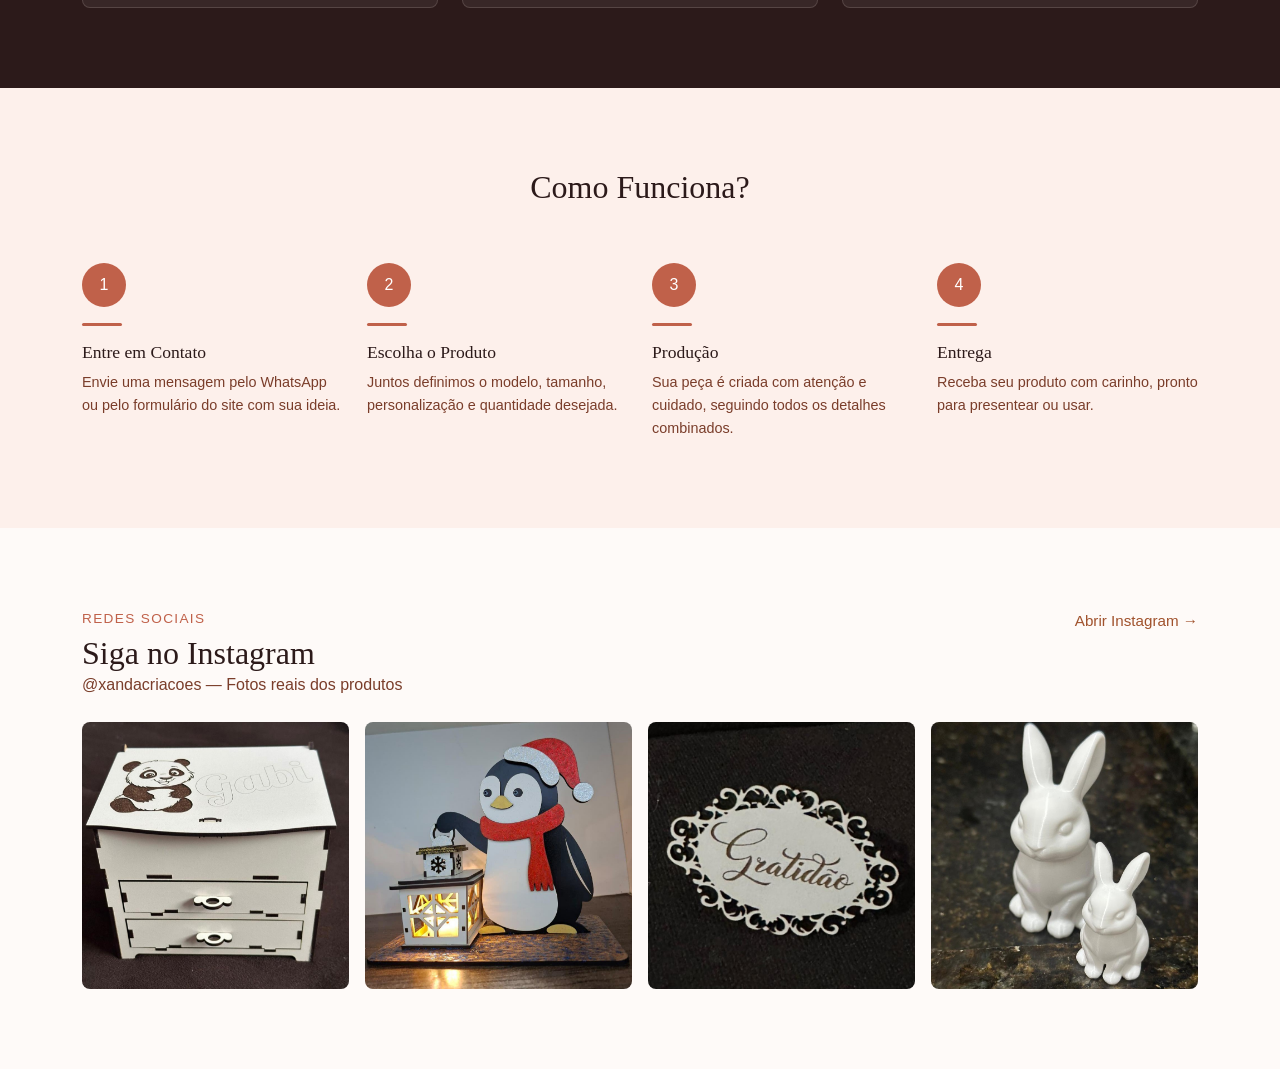
==== commit 697866b0: "update Instagram section and styles" ====
--- a/index.html
+++ b/index.html
@@ -338,13 +338,13 @@
     <!-- INSTAGRAM -->
     <section id="instagram">
       <div class="container">
-        <!-- Cabeçalho da seção -->
+        <!-- Cabeçalho -->
         <div class="row align-items-end mb-4">
           <div class="col">
             <p class="secao-subtitulo">Redes Sociais</p>
             <h2 class="secao-titulo">Siga no Instagram</h2>
             <p class="secao-descricao">
-              @xandacriacoes - Fotos reais dos produtos
+              @xandacriacoes — Fotos reais dos produtos
             </p>
           </div>
           <div class="col-auto align-self-start">
@@ -353,14 +353,14 @@
               target="_blank"
               rel="noopener noreferrer"
               class="link-instagram"
-              >Abrir Instagram →</a
             >
-          </div>
-        </div>
-
-        <!-- Grid de fotos -->
+              Abrir Instagram →
+            </a>
+          </div>
+        </div>
+
+        <!-- Grade de fotos -->
         <div class="row row-cols-2 row-cols-md-4 g-3">
-          <!-- 1 foto -->
           <div class="col">
             <a
               href="https://www.instagram.com/xandacriacoes/"
@@ -376,7 +376,6 @@
             </a>
           </div>
 
-          <!-- 2 foto -->
           <div class="col">
             <a
               href="https://www.instagram.com/xandacriacoes/"
@@ -392,7 +391,6 @@
             </a>
           </div>
 
-          <!-- 3 foto -->
           <div class="col">
             <a
               href="https://www.instagram.com/xandacriacoes/"
@@ -408,7 +406,6 @@
             </a>
           </div>
 
-          <!-- 4 foto -->
           <div class="col">
             <a
               href="https://www.instagram.com/xandacriacoes/"
--- a/assets/css/style.css
+++ b/assets/css/style.css
@@ -358,17 +358,15 @@
 }
 
 /* --- Instagram --- */
-
 #instagram {
   padding: 80px 0;
   background-color: var(--fundo-card);
 }
 
 .secao-descricao {
-  font-size: 1.05rem;
+  font-size: 1rem;
   color: var(--texto-medio);
-  margin-bottom: 32px;
-  max-width: 480px;
+  margin-bottom: 0;
 }
 
 .link-instagram {
@@ -382,3 +380,21 @@
 .link-instagram:hover {
   color: var(--cor-terracota);
 }
+
+.instagram-link-foto {
+  display: block;
+  overflow: hidden;
+  border-radius: var(--raio-borda);
+}
+
+.instagram-foto {
+  width: 100%;
+  aspect-ratio: 1 / 1;
+  object-fit: cover;
+  display: block;
+  transition: transform 0.3s ease;
+}
+
+.instagram-link-foto:hover .instagram-foto {
+  transform: scale(1.05);
+}
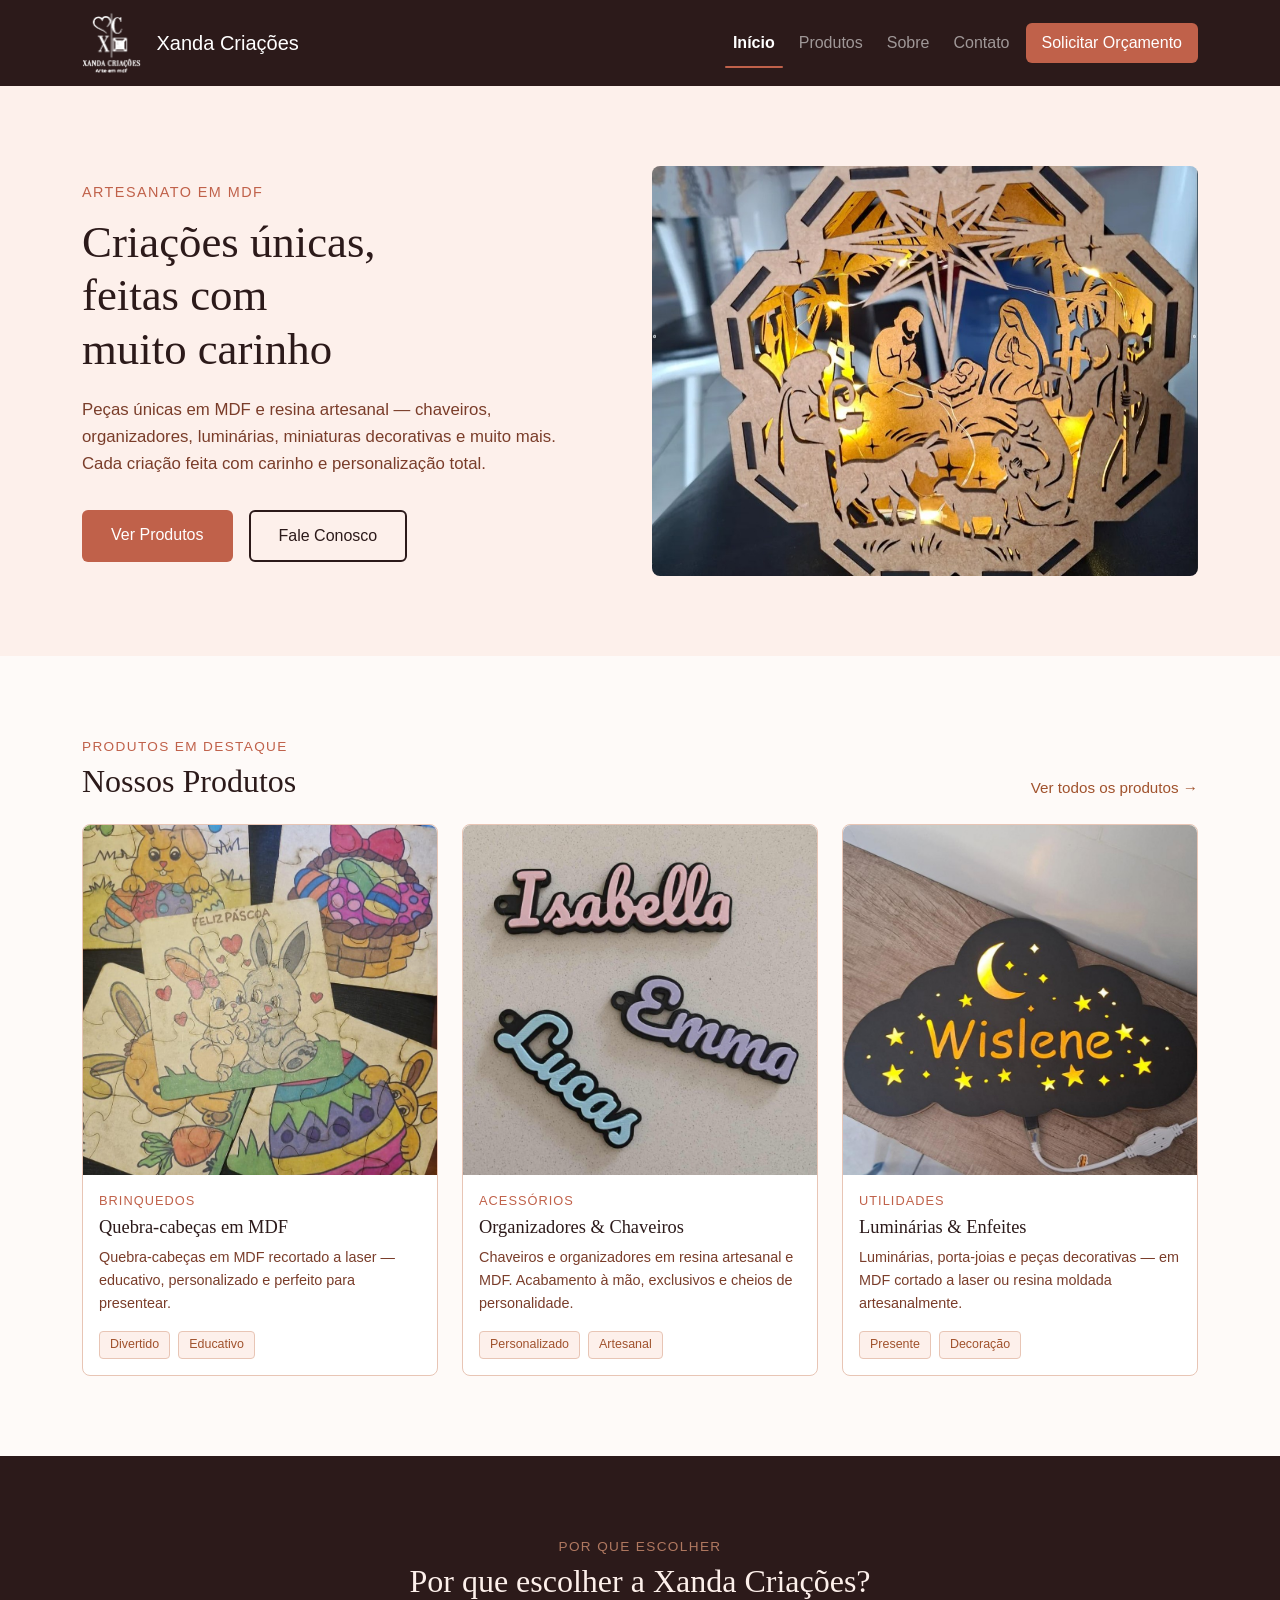
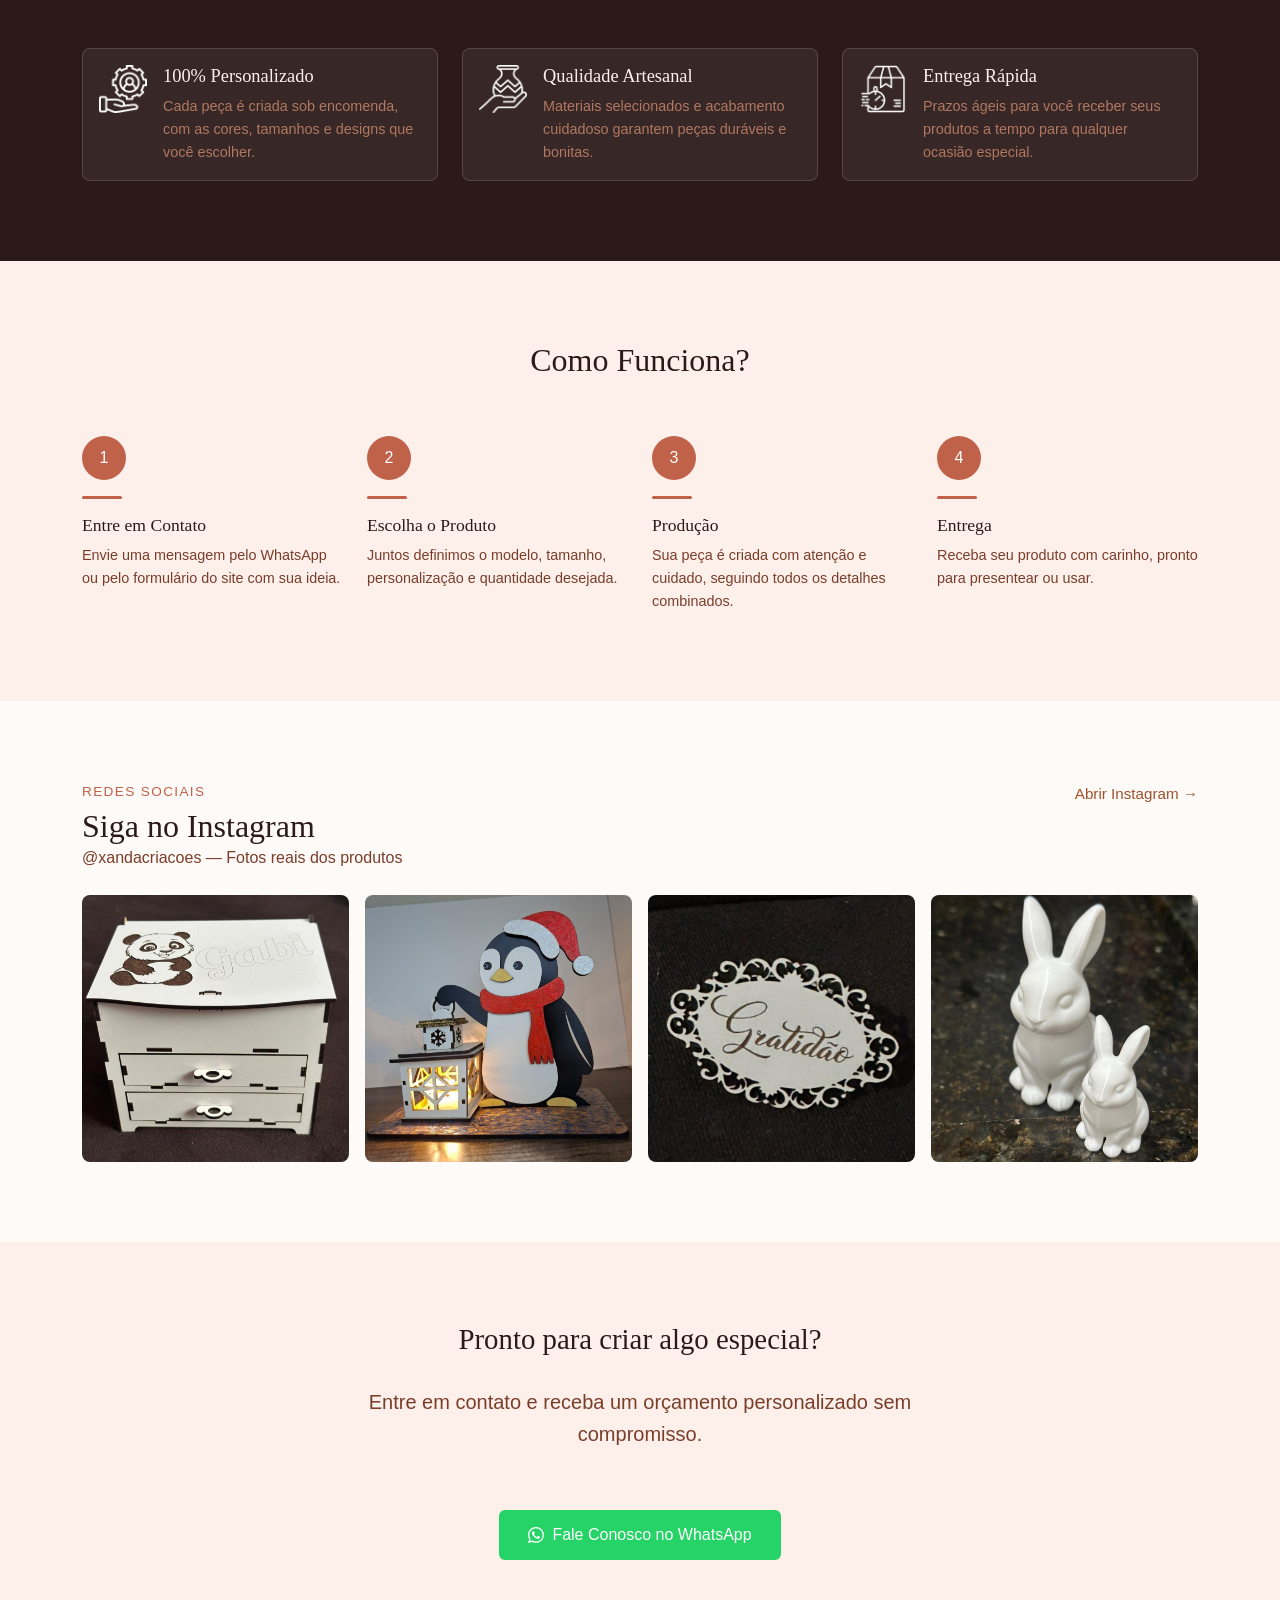
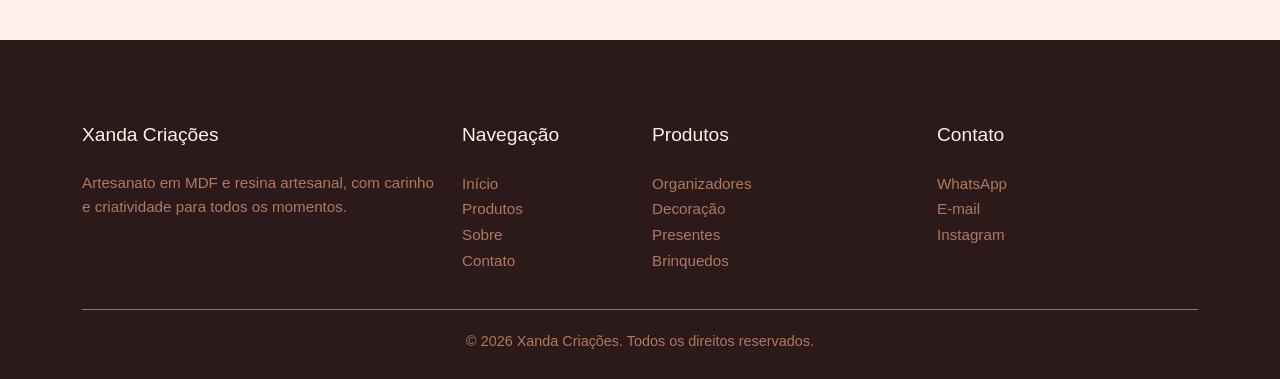
==== commit eed0d32c: "Projeto Xanda Criações - Site Institucional" ====
--- a/index.html
+++ b/index.html
@@ -2,19 +2,33 @@
 <html lang="pt-BR">
   <head>
     <meta charset="UTF-8" />
-    <meta name="viewport" contant="width=device-width, initial-scale=1.0" />
+    <meta name="viewport" content="width=device-width, initial-scale=1.0" />
     <meta
       name="description"
-      content="Artesanato em MDF com carinho e personalização. Logos, chaveiros, cofres e muito mais."
+      content="Descubra a Xanda Criações, uma marca de artesanato em MDF e resina que transforma ideias em peças únicas e personalizadas. De logos a chaveiros, organizadores, luminárias e muito mais, cada criação é feita com carinho e atenção aos detalhes. Explore nossos produtos exclusivos e crie algo especial para presentear ou decorar seu espaço."
     />
-    <title>Xanda Criações — Artesanato em MDF</title>
+    <title>Xanda Criações — Artesanato em MDF e resina</title>
+    <!-- Favicon -->
+    <link
+      rel="icon"
+      type="image/png"
+      sizes="32x32"
+      href="assets/img/common/favicon-32x32.png"
+    />
+    <link
+      rel="icon"
+      type="image/png"
+      sizes="48x48"
+      href="assets/img/common/favicon-48x48.png"
+    />
     <link
       href="https://cdn.jsdelivr.net/npm/bootstrap@5.3.8/dist/css/bootstrap.min.css"
       rel="stylesheet"
       integrity="sha384-sRIl4kxILFvY47J16cr9ZwB07vP4J8+LH7qKQnuqkuIAvNWLzeN8tE5YBujZqJLB"
       crossorigin="anonymous"
     />
-    <link rel="stylesheet" href="assets/css/style.css" />
+    <link rel="stylesheet" href="assets/css/global.css" />
+    <link rel="stylesheet" href="assets/css/pages.css" />
   </head>
   <body>
     <!-- NAVBAR -->
@@ -22,10 +36,10 @@
       <div class="container">
         <a
           class="navbar-brand d-flex align-items-center gap-2"
-          href="index.html"
+          href=""
         >
           <img
-            src="assets/img/logo.png"
+            src="assets/img/common/logo.png"
             alt="Xanda Criações"
             height="60"
           />Xanda Criações</a
@@ -64,368 +78,512 @@
         </div>
       </div>
     </nav>
-
-    <!-- HERO -->
-    <section id="hero">
+    <main>
+      <!-- HERO -->
+      <section id="hero">
+        <div class="container">
+          <div class="row align-items-center">
+            <!-- Coluna de texto -->
+            <div class="col-12 col-lg-6">
+              <p class="hero-subtitulo">Artesanato em MDF</p>
+              <h1 class="hero-titulo">
+                Criações únicas,<br />feitas com<br />muito carinho
+              </h1>
+              <p class="hero-descricao">
+                Peças únicas em MDF e resina artesanal — chaveiros, organizadores, luminárias, miniaturas decorativas e muito mais. Cada criação feita com carinho e personalização total.
+              </p>
+              <div class="hero-botoes">
+                <a href="produtos.html" class="btn btn-hero-primario"
+                  >Ver Produtos</a
+                >
+                <a href="contato.html" class="btn btn-hero-secundario"
+                  >Fale Conosco</a
+                >
+              </div>
+            </div>
+
+            <!-- Coluna Imagem -->
+            <div class="col-12 col-lg-6">
+              <img
+                src="assets/img/home/hero-banner.jpg"
+                alt="Peças artesanais em MDF da Xanda Criações"
+                class="hero-imagem img-fluid"
+              />
+            </div>
+          </div>
+        </div>
+      </section>
+
+      <!-- PRODUTOS EM DESTAQUE -->
+      <section id="produtos-destaque">
+        <div class="container">
+          <!-- Cabeçalho da seção -->
+          <div class="row align-items-end mb-4">
+            <div class="col">
+              <p class="secao-subtitulo">Produtos em Destaque</p>
+              <h2 class="secao-titulo">Nossos Produtos</h2>
+            </div>
+            <div class="col-auto">
+              <a href="produtos.html" class="simple-link">
+                Ver todos os produtos →
+              </a>
+            </div>
+          </div>
+
+          <!-- Grid de cards -->
+          <div class="row row-cols-1 row-cols-md-2 row-cols-lg-3 g-4">
+            <!-- Card 1 -->
+            <div class="col">
+              <div class="card card-produto h-100">
+                <img
+                  src="assets/img/home/brinquedos.jpeg"
+                  class="card-img-top"
+                  alt="Quebra-cabeças em MDF"
+                />
+                <div class="card-body">
+                  <p class="card-categoria">Brinquedos</p>
+                  <h5 class="card-title">Quebra-cabeças em MDF</h5>
+                  <p class="card-text">
+                    Quebra-cabeças em MDF recortado a laser — educativo, personalizado e perfeito para presentear.
+                  </p>
+                  <div class="card-badges">
+                    <span class="badge-produto">Divertido</span>
+                    <span class="badge-produto">Educativo</span>
+                  </div>
+                </div>
+              </div>
+            </div>
+
+            <!-- Card 2 -->
+            <div class="col">
+              <div class="card card-produto h-100">
+                <img
+                  src="assets/img/home/acessorios.jpeg"
+                  class="card-img-top"
+                  alt="Chaveiros personalizados"
+                />
+                <div class="card-body">
+                  <p class="card-categoria">Acessórios</p>
+                  <h5 class="card-title">Organizadores & Chaveiros</h5>
+                  <p class="card-text">
+                    Chaveiros e organizadores em resina artesanal e MDF. Acabamento à mão, exclusivos e cheios de personalidade.
+                  </p>
+                  <div class="card-badges">
+                    <span class="badge-produto">Personalizado</span>
+                    <span class="badge-produto">Artesanal</span>
+                  </div>
+                </div>
+              </div>
+            </div>
+
+            <!-- Card 3 -->
+            <div class="col">
+              <div class="card card-produto h-100">
+                <img
+                  src="assets/img/home/utilidades.jpeg"
+                  class="card-img-top"
+                  alt="Luminárias em MDF cortado a laser"
+                />
+                <div class="card-body">
+                  <p class="card-categoria">Utilidades</p>
+                  <h5 class="card-title">Luminárias & Enfeites</h5>
+                  <p class="card-text">
+                    Luminárias, porta-joias e peças decorativas — em MDF cortado a laser ou resina moldada artesanalmente.
+                  </p>
+                  <div class="card-badges">
+                    <span class="badge-produto">Presente</span>
+                    <span class="badge-produto">Decoração</span>
+                  </div>
+                </div>
+              </div>
+            </div>
+          </div>
+        </div>
+      </section>
+
+      <!-- POR QUE ESCOLHER -->
+      <section id="porque-escolher">
+        <div data-reveal="left">
+          <div class="container">
+            <!-- Cabeçalho da seção -->
+            <div class="row mb-5">
+              <div class="col text-center">
+                <p class="secao-subtitulo secao-subtitulo--inverso">
+                  Por que escolher
+                </p>
+                <h2 class="secao-titulo secao-titulo--inverso">
+                  Por que escolher a Xanda Criações?
+                </h2>
+              </div>
+            </div>
+
+            <!-- Grid de cards -->
+            <div class="row row-cols-1 row-cols-md-3 g-4">
+              <!-- Card 1 -->
+              <div class="col">
+                <div class="card card-porque h-100">
+                  <div class="card-body d-flex gap-3">
+                    <img
+                      src="assets/img/home/personalizado_50x50.png"
+                      alt="Ícone de qualidade"
+                      class="icone-porque"
+                    />
+                    <div>
+                      <h5 class="card-title">100% Personalizado</h5>
+                      <p class="card-text">
+                        Cada peça é criada sob encomenda, com as cores, tamanhos
+                        e designs que você escolher.
+                      </p>
+                    </div>
+                  </div>
+                </div>
+              </div>
+
+              <!-- Card 2 -->
+              <div class="col">
+                <div class="card card-porque h-100">
+                  <div class="card-body d-flex gap-3">
+                    <img
+                      src="assets/img/home/artesanal_50x50.png"
+                      alt="Ícone de qualidade"
+                      class="icone-porque"
+                    />
+                    <div>
+                      <h5 class="card-title">Qualidade Artesanal</h5>
+                      <p class="card-text">
+                        Materiais selecionados e acabamento cuidadoso garantem
+                        peças duráveis e bonitas.
+                      </p>
+                    </div>
+                  </div>
+                </div>
+              </div>
+
+              <!-- Card 3 -->
+              <div class="col">
+                <div class="card card-porque h-100">
+                  <div class="card-body d-flex gap-3">
+                    <img
+                      src="assets/img/home/rapido_50x50.png"
+                      alt="Ícone de qualidade"
+                      class="icone-porque"
+                    />
+                    <div>
+                      <h5 class="card-title">Entrega Rápida</h5>
+                      <p class="card-text">
+                        Prazos ágeis para você receber seus produtos a tempo
+                        para qualquer ocasião especial.
+                      </p>
+                    </div>
+                  </div>
+                </div>
+              </div>
+            </div>
+          </div>
+        </div>
+      </section>
+
+      <!-- COMO FUNCIONA -->
+      <section id="como-funciona">
+        <div data-reveal="left">
+          <div class="container">
+            <!-- Cabeçalho -->
+            <div class="row mb-5">
+              <div class="col text-center">
+                <h2 class="secao-titulo">Como Funciona?</h2>
+              </div>
+            </div>
+
+            <!-- 4 passos -->
+            <div class="row row-cols-1 row-cols-sm-2 row-cols-lg-4 g-4">
+              <!-- Passo 1 -->
+              <div class="col">
+                <div class="funciona-passo">
+                  <div class="funciona-marcador">1</div>
+                  <div class="funciona-divisoria"></div>
+                  <h5 class="funciona-titulo">Entre em Contato</h5>
+                  <p class="funciona-descricao">
+                    Envie uma mensagem pelo WhatsApp ou pelo formulário do site
+                    com sua ideia.
+                  </p>
+                </div>
+              </div>
+
+              <!-- Passo 2 -->
+              <div class="col">
+                <div class="funciona-passo">
+                  <div class="funciona-marcador">2</div>
+                  <div class="funciona-divisoria"></div>
+                  <h5 class="funciona-titulo">Escolha o Produto</h5>
+                  <p class="funciona-descricao">
+                    Juntos definimos o modelo, tamanho, personalização e
+                    quantidade desejada.
+                  </p>
+                </div>
+              </div>
+
+              <!-- Passo 3 -->
+              <div class="col">
+                <div class="funciona-passo">
+                  <div class="funciona-marcador">3</div>
+                  <div class="funciona-divisoria"></div>
+                  <h5 class="funciona-titulo">Produção</h5>
+                  <p class="funciona-descricao">
+                    Sua peça é criada com atenção e cuidado, seguindo todos os
+                    detalhes combinados.
+                  </p>
+                </div>
+              </div>
+
+              <!-- Passo 4 -->
+              <div class="col">
+                <div class="funciona-passo">
+                  <div class="funciona-marcador">4</div>
+                  <div class="funciona-divisoria"></div>
+                  <h5 class="funciona-titulo">Entrega</h5>
+                  <p class="funciona-descricao">
+                    Receba seu produto com carinho, pronto para presentear ou
+                    usar.
+                  </p>
+                </div>
+              </div>
+            </div>
+          </div>
+        </div>
+      </section>
+
+      <!-- INSTAGRAM -->
+      <section id="instagram">
+        <div data-reveal="up">
+          <div class="container">
+            <!-- Cabeçalho -->
+            <div class="row align-items-end mb-4">
+              <div class="col">
+                <p class="secao-subtitulo">Redes Sociais</p>
+                <h2 class="secao-titulo">Siga no Instagram</h2>
+                <p class="secao-descricao">
+                  @xandacriacoes — Fotos reais dos produtos
+                </p>
+              </div>
+              <div class="col-auto align-self-start">
+                <a
+                  href="https://www.instagram.com/xandacriacoes/"
+                  target="_blank"
+                  rel="noopener noreferrer"
+                  class="simple-link"
+                >
+                  Abrir Instagram →
+                </a>
+              </div>
+            </div>
+
+            <!-- Grade de fotos -->
+            <div class="row row-cols-2 row-cols-md-4 g-3">
+              <div class="col">
+                <a
+                  href="https://www.instagram.com/xandacriacoes/"
+                  target="_blank"
+                  rel="noopener noreferrer"
+                  class="instagram-link-foto"
+                >
+                  <img
+                    src="assets/img/home/instagram_1.jpeg"
+                    alt="Produto artesanal em MDF da Xanda Criações"
+                    class="instagram-foto img-fluid"
+                  />
+                </a>
+              </div>
+
+              <div class="col">
+                <a
+                  href="https://www.instagram.com/xandacriacoes/"
+                  target="_blank"
+                  rel="noopener noreferrer"
+                  class="instagram-link-foto"
+                >
+                  <img
+                    src="assets/img/home/instagram_2.jpeg"
+                    alt="Produto artesanal em MDF da Xanda Criações"
+                    class="instagram-foto img-fluid"
+                  />
+                </a>
+              </div>
+
+              <div class="col">
+                <a
+                  href="https://www.instagram.com/xandacriacoes/"
+                  target="_blank"
+                  rel="noopener noreferrer"
+                  class="instagram-link-foto"
+                >
+                  <img
+                    src="assets/img/home/instagram_3.jpeg"
+                    alt="Produto artesanal em MDF da Xanda Criações"
+                    class="instagram-foto img-fluid"
+                  />
+                </a>
+              </div>
+
+              <div class="col">
+                <a
+                  href="https://www.instagram.com/xandacriacoes/"
+                  target="_blank"
+                  rel="noopener noreferrer"
+                  class="instagram-link-foto"
+                >
+                  <img
+                    src="assets/img/home/instagram_4.jpeg"
+                    alt="Produto artesanal em MDF da Xanda Criações"
+                    class="instagram-foto img-fluid"
+                  />
+                </a>
+              </div>
+            </div>
+          </div>
+        </div>
+      </section>
+
+      <!-- CALL TO ACTION -->
+        <div data-reveal>
+      <section id="call-to-action">
+        <div class="container">
+          <div class="row justify-content-center">
+            <div class="col-12 col-md-8 col-lg-6">
+              <h2 class="cta-titulo">Pronto para criar algo especial?</h2>
+              <p class="cta-descricao">
+                Entre em contato e receba um orçamento personalizado sem
+                compromisso.
+              </p>
+              <a
+                href="https://wa.me/5547992680063?text=Quero%20um%20or%C3%A7amento%20gr%C3%A1tis"
+                target="_blank"
+                rel="noopener noreferrer"
+                class="btn btn-whatsapp"
+              >
+                <svg
+                  xmlns="http://www.w3.org/2000/svg"
+                  width="16"
+                  height="16"
+                  fill="currentColor"
+                  viewBox="0 0 16 16"
+                >
+                  <path
+                    d="M13.601 2.326A7.85 7.85 0 0 0 7.994 0C3.627 0 .068 3.558.064 7.926c0 1.399.366 2.76 1.057 3.965L0 16l4.204-1.102a7.9 7.9 0 0 0 3.79.965h.004c4.368 0 7.926-3.558 7.93-7.93A7.9 7.9 0 0 0 13.6 2.326zM7.994 14.521a6.6 6.6 0 0 1-3.356-.92l-.24-.144-2.494.654.666-2.433-.156-.251a6.56 6.56 0 0 1-1.007-3.505c0-3.626 2.957-6.584 6.591-6.584a6.56 6.56 0 0 1 4.66 1.931 6.56 6.56 0 0 1 1.928 4.66c-.004 3.639-2.961 6.592-6.592 6.592m3.615-4.934c-.197-.099-1.17-.578-1.353-.646-.182-.065-.315-.099-.445.099-.133.197-.513.646-.627.775-.114.133-.232.148-.43.05-.197-.1-.836-.308-1.592-.985-.59-.525-.985-1.175-1.103-1.372-.114-.198-.011-.304.088-.403.087-.088.197-.232.296-.346.1-.114.133-.198.198-.33.065-.134.034-.248-.015-.347-.05-.099-.445-1.076-.612-1.47-.16-.389-.323-.335-.445-.34-.114-.007-.247-.007-.38-.007a.73.73 0 0 0-.529.247c-.182.198-.691.677-.691 1.654s.71 1.916.81 2.049c.098.133 1.394 2.132 3.383 2.992.47.205.84.326 1.129.418.475.152.904.129 1.246.08.38-.058 1.171-.48 1.338-.943.164-.464.164-.86.114-.943-.049-.084-.182-.133-.38-.232"
+                  />
+                </svg>
+                Fale Conosco no WhatsApp
+              </a>
+            </div>
+          </div>
+        </div>
+      </div>
+      </section>
+    </main>
+
+    <!-- ═══════ FOOTER ═══════ -->
+    <footer id="footer">
       <div class="container">
-        <div class="row align-items-center">
-          <!-- Coluna de texto -->
-          <div class="col-12 col-lg-6">
-            <p class="hero-subtitulo">Artesanato em MDF</p>
-            <h1 class="hero-titulo">
-              Criações únicas,<br />feitas com<br />muito carinho
-            </h1>
-            <p class="hero-descricao">
-              Logos personalizados, chaveiros, brincos, cofres, porta-celulares
-              e lembrancinhas em MDF. Cada peça produzida com exclusividade e
-              dedicação.
+        <div class="row g-4">
+          <div class="col-12 col-md-4">
+            <p class="footer-titulo">Xanda Criações</p>
+            <p class="footer-descricao">
+              Artesanato em MDF e resina artesanal, com carinho e criatividade
+              para todos os momentos.
             </p>
-            <div class="hero-botoes">
-              <a href="produtos.html" class="btn btn-hero-primario"
-                >Ver Produtos</a
-              >
-              <a href="contato.html" class="btn btn-hero-secundario"
-                >Fale Conosco</a
-              >
-            </div>
-          </div>
-
-          <!-- Coluna Imagem -->
-          <div class="col-12 col-lg-6">
-            <img
-              src="assets/img/hero-banner.jpg"
-              alt="Peças artesanais em MDF da Xanda Criações"
-              class="hero-imagem img-fluid"
-            />
-          </div>
-        </div>
+          </div>
+          <div class="col-6 col-md-2">
+            <p class="footer-titulo">Navegação</p>
+            <ul class="list-unstyled">
+              <li><a href="index.html" class="footer-link">Início</a></li>
+              <li><a href="produtos.html" class="footer-link">Produtos</a></li>
+              <li><a href="sobre.html" class="footer-link">Sobre</a></li>
+              <li><a href="contato.html" class="footer-link">Contato</a></li>
+            </ul>
+          </div>
+          <div class="col-6 col-md-3">
+            <p class="footer-titulo">Produtos</p>
+            <ul class="list-unstyled">
+              <li>
+                <a
+                  href="produtos.html?filtro=organizar"
+                  class="footer-link"
+                  onclick="
+                    filterByTag('organizar');
+                    return false;
+                  "
+                  >Organizadores</a
+                >
+              </li>
+
+              <li>
+                <a
+                  href="produtos.html?filtro=decorar"
+                  class="footer-link"
+                  onclick="
+                    filterByTag('decorar');
+                    return false;
+                  "
+                  >Decoração</a
+                >
+              </li>
+
+              <li>
+                <a
+                  href="produtos.html?filtro=presentear"
+                  class="footer-link"
+                  onclick="
+                    filterByTag('presentear');
+                    return false;
+                  "
+                  >Presentes</a
+                >
+              </li>
+
+              <li>
+                <a
+                  href="produtos.html?filtro=brincar"
+                  class="footer-link"
+                  onclick="
+                    filterByTag('brincar');
+                    return false;
+                  "
+                  >Brinquedos</a
+                >
+              </li>
+            </ul>
+          </div>
+
+          <div class="col-6 col-md-3">
+            <p class="footer-titulo">Contato</p>
+            <ul class="list-unstyled">
+              <li>
+                <a href="https://wa.me/5547992680063" class="footer-link"
+                  >WhatsApp</a
+                >
+              </li>
+              <li>
+                <a
+                  href="mailto:xandacriacoes065782@gmail.com"
+                  class="footer-link"
+                  >E-mail</a
+                >
+              </li>
+              <li>
+                <a
+                  href="https://www.instagram.com/xandacriacoes/"
+                  class="footer-link"
+                  >Instagram</a
+                >
+              </li>
+            </ul>
+          </div>
+        </div>
+        <div class="divisor-footer border-top"></div>
+        <p class="footer-direitos text-center">
+          © 2026 Xanda Criações. Todos os direitos reservados.
+        </p>
       </div>
-    </section>
-
-    <!-- PRODUTOS EM DESTAQUE -->
-    <section id="produtos-destaque">
-      <div class="container">
-        <!-- Cabeçalho da seção -->
-        <div class="row align-items-end mb-4">
-          <div class="col">
-            <p class="secao-subtitulo">Produtos em Destaque</p>
-            <h2 class="secao-titulo">Nossos Produtos</h2>
-          </div>
-          <div class="col-auto">
-            <a href="produtos.html" class="link-ver-todos">
-              Ver todos os produtos →
-            </a>
-          </div>
-        </div>
-
-        <!-- Grid de cards -->
-        <div class="row row-cols-1 row-cols-md-2 row-cols-lg-3 g-4">
-          <!-- Card 1 -->
-          <div class="col">
-            <div class="card card-produto h-100">
-              <img
-                src="assets/img/produtos/logos_em_mdf.jpg"
-                class="card-img-top"
-                alt="Logos personalizados em MDF"
-              />
-              <div class="card-body">
-                <p class="card-categoria">Personalização</p>
-                <h5 class="card-title">Logos em MDF</h5>
-                <p class="card-text">
-                  Logotipo recortado e personalizado a laser para empresas,
-                  presentes ou decoração.
-                </p>
-                <div class="card-badges">
-                  <span class="badge-produto">Personalizado</span>
-                  <span class="badge-produto">Sob encomenda</span>
-                </div>
-              </div>
-            </div>
-          </div>
-
-          <!-- Card 2 -->
-          <div class="col">
-            <div class="card card-produto h-100">
-              <img
-                src="assets/img/produtos/chaveiros.jpeg"
-                class="card-img-top"
-                alt="Brincos e chaveiros em MDF"
-              />
-              <div class="card-body">
-                <p class="card-categoria">Acessórios</p>
-                <h5 class="card-title">Brincos & Chaveiros</h5>
-                <p class="card-text">
-                  Peças delicadas com acabamentos impecáveis. Exclusivos e
-                  artesanais.
-                </p>
-                <div class="card-badges">
-                  <span class="badge-produto">Moda</span>
-                  <span class="badge-produto">Artesanal</span>
-                </div>
-              </div>
-            </div>
-          </div>
-
-          <!-- Card 3 -->
-          <div class="col">
-            <div class="card card-produto h-100">
-              <img
-                src="assets/img/produtos/porta_celular.jpg"
-                class="card-img-top"
-                alt="Cofres e porta-celular em MDF"
-              />
-              <div class="card-body">
-                <p class="card-categoria">Utilidades</p>
-                <h5 class="card-title">Cofres & Porta-Celular</h5>
-                <p class="card-text">
-                  Peças funcionais com design exclusivo em MDF cortado a laser.
-                </p>
-                <div class="card-badges">
-                  <span class="badge-produto">Utilidade</span>
-                  <span class="badge-produto">Decoração</span>
-                </div>
-              </div>
-            </div>
-          </div>
-        </div>
-      </div>
-    </section>
-
-    <!-- POR QUE ESCOLHER -->
-    <section id="porque-escolher">
-      <div class="container">
-        <!-- Cabeçalho da seção -->
-        <div class="row mb-5">
-          <div class="col text-center">
-            <p class="secao-subtitulo-escuro">Por que escolher</p>
-            <h2 class="secao-titulo-escuro">
-              Por que escolher a Xanda Criações?
-            </h2>
-          </div>
-        </div>
-
-        <!-- Grid de cards -->
-        <div class="row row-cols-1 row-cols-md-3 g-4">
-          <!-- Card 1 -->
-          <div class="col">
-            <div class="card card-porque h-100">
-              <div class="card-body d-flex gap-3">
-                <img
-                  src="assets/img/icones/personalizado_50x50.png"
-                  alt="Ícone de qualidade"
-                  class="icone-porque"
-                />
-                <div>
-                  <h5 class="card-title">100% Personalizado</h5>
-                  <p class="card-text">
-                    Cada peça é criada sob encomenda, com as cores, tamanhos e
-                    designs que você escolher.
-                  </p>
-                </div>
-              </div>
-            </div>
-          </div>
-
-          <!-- Card 2 -->
-          <div class="col">
-            <div class="card card-porque h-100">
-              <div class="card-body d-flex gap-3">
-                <img
-                  src="assets/img/icones/artesanal_50x50.png"
-                  alt="Ícone de qualidade"
-                  class="icone-porque"
-                />
-                <div>
-                  <h5 class="card-title">Qualidade Artesanal</h5>
-                  <p class="card-text">
-                    Materiais selecionados e acabamento cuidadoso garantem peças
-                    duráveis e bonitas.
-                  </p>
-                </div>
-              </div>
-            </div>
-          </div>
-
-          <!-- Card 3 -->
-          <div class="col">
-            <div class="card card-porque h-100">
-              <div class="card-body d-flex gap-3">
-                <img
-                  src="assets/img/icones/rapido_50x50.png"
-                  alt="Ícone de qualidade"
-                  class="icone-porque"
-                />
-                <div>
-                  <h5 class="card-title">Entrega Rápida</h5>
-                  <p class="card-text">
-                    Prazos ágeis para você receber seus produtos a tempo para
-                    qualquer ocasião especial.
-                  </p>
-                </div>
-              </div>
-            </div>
-          </div>
-        </div>
-      </div>
-    </section>
-
-    <!-- COMO FUNCIONA -->
-    <section id="como-funciona">
-      <div class="container">
-        <!-- Cabeçalho -->
-        <div class="row mb-5">
-          <div class="col text-center">
-            <h2 class="secao-titulo">Como Funciona?</h2>
-          </div>
-        </div>
-
-        <!-- 4 passos -->
-        <div class="row row-cols-1 row-cols-sm-2 row-cols-lg-4 g-4">
-          <!-- Passo 1 -->
-          <div class="col">
-            <div class="funciona-passo">
-              <div class="funciona-marcador">1</div>
-              <div class="funciona-divisoria"></div>
-              <h5 class="funciona-titulo">Entre em Contato</h5>
-              <p class="funciona-descricao">
-                Envie uma mensagem pelo WhatsApp ou pelo formulário do site com
-                sua ideia.
-              </p>
-            </div>
-          </div>
-
-          <!-- Passo 2 -->
-          <div class="col">
-            <div class="funciona-passo">
-              <div class="funciona-marcador">2</div>
-              <div class="funciona-divisoria"></div>
-              <h5 class="funciona-titulo">Escolha o Produto</h5>
-              <p class="funciona-descricao">
-                Juntos definimos o modelo, tamanho, personalização e quantidade
-                desejada.
-              </p>
-            </div>
-          </div>
-
-          <!-- Passo 3 -->
-          <div class="col">
-            <div class="funciona-passo">
-              <div class="funciona-marcador">3</div>
-              <div class="funciona-divisoria"></div>
-              <h5 class="funciona-titulo">Produção</h5>
-              <p class="funciona-descricao">
-                Sua peça é criada com atenção e cuidado, seguindo todos os
-                detalhes combinados.
-              </p>
-            </div>
-          </div>
-
-          <!-- Passo 4 -->
-          <div class="col">
-            <div class="funciona-passo">
-              <div class="funciona-marcador">4</div>
-              <div class="funciona-divisoria"></div>
-              <h5 class="funciona-titulo">Entrega</h5>
-              <p class="funciona-descricao">
-                Receba seu produto com carinho, pronto para presentear ou usar.
-              </p>
-            </div>
-          </div>
-        </div>
-      </div>
-    </section>
-
-    <!-- INSTAGRAM -->
-    <section id="instagram">
-      <div class="container">
-        <!-- Cabeçalho -->
-        <div class="row align-items-end mb-4">
-          <div class="col">
-            <p class="secao-subtitulo">Redes Sociais</p>
-            <h2 class="secao-titulo">Siga no Instagram</h2>
-            <p class="secao-descricao">
-              @xandacriacoes — Fotos reais dos produtos
-            </p>
-          </div>
-          <div class="col-auto align-self-start">
-            <a
-              href="https://www.instagram.com/xandacriacoes/"
-              target="_blank"
-              rel="noopener noreferrer"
-              class="link-instagram"
-            >
-              Abrir Instagram →
-            </a>
-          </div>
-        </div>
-
-        <!-- Grade de fotos -->
-        <div class="row row-cols-2 row-cols-md-4 g-3">
-          <div class="col">
-            <a
-              href="https://www.instagram.com/xandacriacoes/"
-              target="_blank"
-              rel="noopener noreferrer"
-              class="instagram-link-foto"
-            >
-              <img
-                src="assets/img/instagram/instagram1.jpeg"
-                alt="Produto artesanal em MDF da Xanda Criações"
-                class="instagram-foto img-fluid"
-              />
-            </a>
-          </div>
-
-          <div class="col">
-            <a
-              href="https://www.instagram.com/xandacriacoes/"
-              target="_blank"
-              rel="noopener noreferrer"
-              class="instagram-link-foto"
-            >
-              <img
-                src="assets/img/instagram/instagram2.jpeg"
-                alt="Produto artesanal em MDF da Xanda Criações"
-                class="instagram-foto img-fluid"
-              />
-            </a>
-          </div>
-
-          <div class="col">
-            <a
-              href="https://www.instagram.com/xandacriacoes/"
-              target="_blank"
-              rel="noopener noreferrer"
-              class="instagram-link-foto"
-            >
-              <img
-                src="assets/img/instagram/instagram3.jpeg"
-                alt="Produto artesanal em MDF da Xanda Criações"
-                class="instagram-foto img-fluid"
-              />
-            </a>
-          </div>
-
-          <div class="col">
-            <a
-              href="https://www.instagram.com/xandacriacoes/"
-              target="_blank"
-              rel="noopener noreferrer"
-              class="instagram-link-foto"
-            >
-              <img
-                src="assets/img/instagram/instagram4.jpeg"
-                alt="Produto artesanal em MDF da Xanda Criações"
-                class="instagram-foto img-fluid"
-              />
-            </a>
-          </div>
-        </div>
-      </div>
-    </section>
-
-    <!-- CALL TO ACTION -->
-    <!-- FOOTER -->
+    </footer>
 
     <script
       src="https://cdn.jsdelivr.net/npm/bootstrap@5.3.8/dist/js/bootstrap.bundle.min.js"
--- a/assets/css/global.css
+++ b/assets/css/global.css
@@ -0,0 +1,255 @@
+/* ================================================
+   XANDA CRIAÇÕES — Estilos customizados
+   Paleta: Rosa & Madeira
+   ================================================ */
+
+:root {
+  color-scheme: light; /* ← indica que o design é otimizado para modo claro */
+  /* --- Cores principais --- */
+  --cor-forte: #2c1a1a; /* Navbar, Footer, textos sobre fundo claro */
+  --cor-destaque: #c0614a; /* Botões CTA, destaques, hover */
+  --cor-padrao: #a0522d; /* Links, títulos de seção, ícones */
+  --cor-whatsapp: #25d366; /* Botão WhatsApp */
+  --cor-whatsapp-hover: #1ebd5a; /* Hover do botão WhatsApp */
+
+  /* --- Cores de fundo --- */
+  --fundo-suave: #fdf0eb; /* Background principal */
+  --fundo-card: #fefaf8; /* Cards de produto, seções alternadas */
+  --fundo-branco: #ffffff; /* Formulários, inputs */
+
+  /* --- Texto --- */
+  --texto-escuro: #2c1a1a; /* Títulos, texto principal */
+  --texto-medio: #7a3d2a; /* Subtítulos, parágrafos */
+  --texto-claro: #fdf0eb; /* Texto sobre fundos escuros */
+  --texto-muted: #b07860; /* Legendas, placeholders */
+
+  /* --- Bordas --- */
+  --borda: #e8c5b5; /* Bordas de cards, inputs, separadores */
+
+  /* --- Tipografia --- */
+  --fonte-titulo: "Georgia", serif; /* Títulos — elegância artesanal */
+  --fonte-corpo: "Segoe UI", sans-serif; /* Corpo — legibilidade */
+
+  /* --- Espaçamentos --- */
+  --raio-borda: 8px; /* border-radius padrão dos cards */
+  --raio-btn: 6px; /* border-radius dos botões */
+}
+
+/* Reset básico */
+* {
+  margin: 0;
+  padding: 0;
+  box-sizing: border-box;
+}
+
+body {
+  background-color: var(--fundo-suave);
+  color: var(--texto-escuro);
+  font-family: var(--fonte-corpo);
+  line-height: 1.6;
+  min-height: 100vh; /* ← ocupa altura total da viewport */
+  display: flex; /* ← permite o footer grudar no fundo */
+  flex-direction: column; /* ← empilha navbar, conteúdo, footer */
+}
+
+main {
+  flex: 1; /* ← conteúdo principal cresce e empurra o footer */
+}
+
+/* --- Navbar --- */
+
+#navbar-principal {
+  background-color: var(--cor-forte);
+}
+
+nav a.nav-disabled {
+  opacity: 0.35;
+  cursor: default;
+  pointer-events: none;
+}
+
+.navbar-brand img {
+  filter: brightness(0) invert(1);
+  margin-right: 8px;
+}
+
+.btn-orcamento {
+  background-color: var(--cor-destaque);
+  color: var(--fundo-branco) !important;
+  border-radius: var(--raio-btn);
+  font-weight: 500;
+  transition: background-color 0.2s ease;
+}
+
+.btn-orcamento:hover {
+  background-color: var(--cor-padrao);
+  color: var(--fundo-branco) !important;
+}
+
+/* ================================================
+   Nav Active State — Xanda Criações
+   ================================================ */
+nav a.nav-active {
+  color: var(--cor-destaque);
+  font-weight: 600;
+  position: relative;
+}
+
+/* Sublinhado animado embaixo do link ativo */
+nav a.nav-active::after {
+  content: "";
+  position: absolute;
+  bottom: -4px;
+  left: 0;
+  width: 100%;
+  height: 2px;
+  background-color: var(--cor-destaque);
+  border-radius: 2px;
+  animation: navUnderlineIn 0.3s ease forwards;
+}
+
+@keyframes navUnderlineIn {
+  from {
+    width: 0;
+    opacity: 0;
+  }
+  to {
+    width: 100%;
+    opacity: 1;
+  }
+}
+
+@media (max-width: 767px) {
+  nav a.nav-active::after {
+    background-color: transparent; /* Remove o sublinhado no mobile para evitar confusão visual */
+  }
+}
+
+/* --- Breadcrumb --- */
+#breadcrumb {
+  background-color: var(--cor-forte);
+  padding: 0;
+}
+
+.breadcrumb-xanda .breadcrumb-item {
+  font-size: 0.9rem;
+}
+
+.breadcrumb-xanda .breadcrumb-item + .breadcrumb-item::before {
+  color: var(--texto-muted); /* cor do divisor > */
+}
+
+.breadcrumb-xanda .breadcrumb-item.active {
+  color: var(--texto-claro);
+  font-weight: 500;
+}
+
+.breadcrumb-xanda .simple-link {
+  color: var(--texto-muted);
+}
+
+.breadcrumb-xanda .simple-link:hover {
+  color: var(--texto-claro);
+}
+
+.divisor-breadcrumb {
+  border-color: var(--cor-destaque) !important;
+  margin: 0;
+}
+
+/* --- Links simples --- */
+.simple-link {
+  color: var(--cor-padrao);
+  text-decoration: none;
+  font-weight: 500;
+  font-size: 0.95rem;
+  transition: color 0.2s ease;
+}
+
+.simple-link:hover {
+  color: var(--cor-destaque);
+}
+
+/* --- Botão WhatsApp --- */
+.btn-whatsapp {
+  background-color: var(--cor-whatsapp);
+  color: var(--fundo-branco) !important;
+  padding: 12px 28px;
+  border-radius: var(--raio-btn);
+  font-weight: 500;
+  text-decoration: none;
+  display: inline-flex;
+  align-items: center;
+  gap: 8px;
+  transition: background-color 0.2s ease;
+}
+
+.btn-whatsapp:hover {
+  background-color: var(--cor-whatsapp-hover);
+}
+
+/* Call to Action */
+
+#call-to-action {
+  padding: 80px 0;
+  background-color: var(--fundo-suave);
+  text-align: center;
+}
+
+.cta-titulo {
+  font-family: var(--fonte-titulo);
+  font-size: 1.8rem;
+  color: var(--texto-escuro);
+  margin-bottom: 30px;
+}
+
+.cta-descricao {
+  font-size: 1.25rem;
+  color: var(--texto-medio);
+  line-height: 1.6;
+  margin-bottom: 60px;
+}
+
+/* --- Footer --- */
+#footer {
+  background-color: var(--cor-forte);
+  font-family: var(--fonte-corpo);
+  padding: 80px 0 10px 0;
+}
+
+.footer-titulo {
+  color: var(--texto-claro);
+  font-size: 1.2rem;
+  margin-bottom: 20px;
+}
+
+.footer-descricao {
+  color: var(--texto-muted);
+  font-size: 0.95rem;
+  margin-bottom: 30px;
+  max-width: 400px;
+}
+
+.footer-link {
+  color: var(--texto-muted);
+  text-decoration: none;
+  font-weight: 500;
+  font-size: 0.95rem;
+  transition: color 0.2s ease;
+}
+
+.footer-link:hover {
+  color: var(--cor-destaque);
+}
+
+.divisor-footer {
+  width: 100%;
+  border-color: var(--cor-destaque) !important;
+  margin: 20px 0;
+}
+
+.footer-direitos {
+  color: var(--texto-muted);
+  font-size: 0.9rem;
+  margin-top: 10px;
+}
--- a/assets/css/pages.css
+++ b/assets/css/pages.css
@@ -0,0 +1,852 @@
+/* =========================================================
+   XANDA CRIAÇÕES — Homepage
+   ========================================================= */
+
+/* --- Hero --- */
+#hero {
+  background-color: var(--fundo-suave);
+  padding: 80px 0;
+}
+
+.hero-subtitulo {
+  font-size: 0.9rem;
+  font-weight: 500;
+  color: var(--cor-destaque);
+  text-transform: uppercase;
+  letter-spacing: 0.1em;
+  margin-bottom: 12px;
+}
+
+.hero-titulo {
+  font-family: var(--fonte-titulo);
+  font-size: 2.8rem;
+  color: var(--texto-escuro);
+  line-height: 1.2;
+  margin-bottom: 20px;
+}
+
+.hero-descricao {
+  font-size: 1.05rem;
+  color: var(--texto-medio);
+  margin-bottom: 32px;
+  max-width: 480px;
+}
+
+.hero-botoes {
+  display: flex;
+  gap: 16px;
+  flex-wrap: wrap;
+}
+
+.btn-hero-primario {
+  background-color: var(--cor-destaque);
+  color: var(--fundo-branco);
+  border-radius: var(--raio-btn);
+  padding: 12px 28px;
+  font-weight: 500;
+  text-decoration: none;
+  transition: background-color 0.2s ease;
+}
+
+.btn-hero-primario:hover {
+  background-color: var(--cor-padrao);
+  color: var(--fundo-branco);
+}
+
+.btn-hero-secundario {
+  background-color: transparent;
+  color: var(--cor-forte);
+  border: 2px solid var(--cor-forte);
+  border-radius: var(--raio-btn);
+  padding: 12px 28px;
+  font-weight: 500;
+  text-decoration: none;
+  transition: all 0.2s ease;
+}
+
+.btn-hero-secundario:hover {
+  background-color: var(--cor-forte);
+  color: var(--texto-claro);
+}
+
+.hero-imagem {
+  border-radius: var(--raio-borda);
+  width: 100%;
+}
+
+/* Mobile — imagem sobe antes do texto */
+@media (max-width: 991px) {
+  #hero {
+    padding: 48px 0;
+    text-align: center;
+  }
+
+  .hero-titulo {
+    font-size: 2rem;
+  }
+
+  .hero-botoes {
+    justify-content: center;
+  }
+
+  .hero-imagem {
+    margin-bottom: 32px;
+  }
+
+  /* Imagem aparece primeiro no mobile */
+  .col-lg-6:last-child {
+    order: -1;
+  }
+}
+
+/* --- Produtos em Destaque --- */
+#produtos-destaque {
+  padding: 80px 0;
+  background-color: var(--fundo-card);
+}
+
+.secao-subtitulo {
+  font-size: 0.85rem;
+  font-weight: 500;
+  color: var(--cor-destaque);
+  text-transform: uppercase;
+  letter-spacing: 0.1em;
+  margin-bottom: 4px;
+}
+
+.secao-subtitulo--inverso {
+  color: var(--texto-muted);
+}
+
+.secao-titulo {
+  font-family: var(--fonte-titulo);
+  font-size: 2rem;
+  color: var(--texto-escuro);
+  margin-bottom: 0;
+}
+
+.secao-titulo--inverso {
+  color: var(--texto-claro);
+}
+
+/* --- Cards de produto --- */
+.card-produto {
+  border: 1px solid var(--borda);
+  border-radius: var(--raio-borda);
+  background-color: var(--fundo-branco);
+  transition:
+    transform 0.2s ease,
+    box-shadow 0.2s ease;
+}
+
+.card-produto:hover {
+  transform: translateY(-4px);
+  box-shadow: 0 8px 24px rgba(44, 26, 26, 0.1);
+}
+
+.card-produto .card-img-top {
+  border-radius: var(--raio-borda) var(--raio-borda) 0 0;
+  object-fit: cover;
+  height: 350px;
+}
+
+.card-categoria {
+  font-size: 0.8rem;
+  font-weight: 500;
+  color: var(--cor-destaque);
+  text-transform: uppercase;
+  letter-spacing: 0.08em;
+  margin-bottom: 4px;
+}
+
+.card-produto .card-title {
+  font-family: var(--fonte-titulo);
+  font-size: 1.15rem;
+  color: var(--texto-escuro);
+  margin-bottom: 8px;
+}
+
+.card-produto .card-text {
+  font-size: 0.9rem;
+  color: var(--texto-medio);
+  margin-bottom: 16px;
+}
+
+.card-badges {
+  display: flex;
+  gap: 8px;
+  flex-wrap: wrap;
+}
+
+.badge-produto {
+  background-color: var(--fundo-suave);
+  color: var(--cor-padrao);
+  border: 1px solid var(--borda);
+  border-radius: 4px;
+  padding: 3px 10px;
+  font-size: 0.78rem;
+  font-weight: 500;
+}
+
+/* --- Porque Escolher --- */
+#porque-escolher {
+  padding: 80px 0;
+  background-color: var(--cor-forte);
+}
+
+.card-porque {
+  background-color: rgba(255, 255, 255, 0.06);
+  border: 1px solid rgba(253, 240, 235, 0.15);
+  border-radius: var(--raio-borda);
+  transition: background-color 0.2s ease;
+}
+
+.card-porque:hover {
+  background-color: rgba(255, 255, 255, 0.1);
+}
+
+.card-porque .card-title {
+  font-family: var(--fonte-titulo);
+  font-size: 1.15rem;
+  color: var(--texto-claro);
+  margin-bottom: 8px;
+}
+
+.card-porque .card-text {
+  font-size: 0.9rem;
+  color: var(--texto-muted);
+  margin-bottom: 0;
+}
+
+.icone-porque {
+  filter: brightness(0) invert(1);
+  width: 48px;
+  height: 48px;
+  object-fit: contain;
+  flex-shrink: 0;
+}
+
+/* --- Como Funciona --- */
+#como-funciona {
+  padding: 80px 0;
+  background-color: var(--fundo-suave);
+}
+
+.funciona-passo {
+  padding: 8px 0;
+}
+
+.funciona-marcador {
+  width: 44px;
+  height: 44px;
+  border-radius: 50%;
+  background-color: var(--cor-destaque);
+  color: var(--fundo-branco);
+  font-size: 1rem;
+  font-weight: 500;
+  display: flex;
+  align-items: center;
+  justify-content: center;
+  margin-bottom: 16px;
+}
+
+.funciona-divisoria {
+  width: 40px;
+  height: 3px;
+  background-color: var(--cor-destaque);
+  border-radius: 2px;
+  margin-bottom: 16px;
+}
+
+.funciona-titulo {
+  font-family: var(--fonte-titulo);
+  font-size: 1.1rem;
+  color: var(--texto-escuro);
+  margin-bottom: 8px;
+}
+
+.funciona-descricao {
+  font-size: 0.9rem;
+  color: var(--texto-medio);
+  line-height: 1.6;
+  margin-bottom: 0;
+}
+
+/* --- Instagram --- */
+#instagram {
+  padding: 80px 0;
+  background-color: var(--fundo-card);
+}
+
+.secao-descricao {
+  font-size: 1rem;
+  color: var(--texto-medio);
+  margin-bottom: 0;
+}
+
+.instagram-foto {
+  width: 100%;
+  aspect-ratio: 1 / 1;
+  object-fit: cover;
+  display: block;
+  transition: transform 0.3s ease;
+}
+
+.instagram-link-foto {
+  display: block;
+  overflow: hidden;
+  border-radius: var(--raio-borda);
+}
+
+.instagram-link-foto:hover .instagram-foto {
+  transform: scale(1.05);
+}
+
+/* =========================================================
+   XANDA CRIAÇÕES — Produtos
+   ========================================================= */
+
+/* Cabeçalho da página */
+#produtos-header,
+#sobre-header {
+  background-color: var(--cor-forte);
+  padding: 30px 0 40px;
+}
+
+.pagina-titulo {
+  font-family: var(--fonte-titulo);
+  font-size: 2.5rem;
+  color: var(--texto-claro);
+  margin-bottom: 12px;
+}
+
+.pagina-descricao {
+  font-size: 1rem;
+  color: var(--texto-muted);
+  max-width: 520px;
+}
+
+/* Grid de produtos */
+#produtos {
+  padding: 60px 0;
+  background-color: var(--fundo-card);
+}
+
+.produto-imagem {
+  border-radius: var(--raio-borda);
+  width: 100%;
+  object-fit: cover;
+  max-height: 360px;
+}
+
+.produto-detalhe {
+  padding: 8px 0;
+}
+
+.produto-nome {
+  font-family: var(--fonte-titulo);
+  font-size: 1.6rem;
+  color: var(--texto-escuro);
+  margin-bottom: 12px;
+}
+
+.produto-descricao {
+  font-size: 0.95rem;
+  color: var(--texto-medio);
+  line-height: 1.7;
+  margin-bottom: 20px;
+}
+
+.divisor-produto {
+  border-color: var(--borda);
+  margin: 40px 0;
+}
+
+/* =========================================================
+   XANDA CRIAÇÕES — Produtos — Catálogo
+   ========================================================= */
+
+/* ── Filtros ── */
+.filter-bar {
+  position: sticky;
+  top: 0;
+  z-index: 100;
+  background-color: var(--fundo-suave);
+  border-bottom: 1px solid var(--borda);
+  padding: 0.9rem 0;
+}
+
+.filter-label {
+  font-size: 0.72rem;
+  font-weight: 700;
+  text-transform: uppercase;
+  letter-spacing: 0.06em;
+  color: var(--texto-muted);
+}
+
+.filter-btn {
+  padding: 0.35rem 1rem;
+  border: 1.5px solid var(--borda);
+  border-radius: 999px;
+  background: transparent;
+  color: var(--texto-medio);
+  font-size: 0.82rem;
+  font-weight: 500;
+  cursor: pointer;
+  transition: all 0.2s ease;
+  white-space: nowrap;
+}
+
+.filter-btn:hover {
+  border-color: var(--cor-destaque);
+  color: var(--cor-destaque);
+}
+
+.filter-btn.active {
+  background-color: var(--cor-forte);
+  color: var(--texto-claro);
+  border-color: var(--cor-forte);
+}
+
+.results-count {
+  font-size: 0.82rem;
+  color: var(--texto-muted);
+}
+
+/* ── Cards ── */
+.card-catalogo {
+  border: 1px solid var(--borda);
+  border-radius: var(--raio-borda);
+  background-color: var(--fundo-branco);
+  transition:
+    transform 0.25s ease,
+    box-shadow 0.25s ease;
+  height: 100%;
+  display: flex;
+  flex-direction: column;
+}
+
+.card-catalogo:hover {
+  transform: translateY(-4px);
+  box-shadow: 0 8px 24px rgba(44, 26, 26, 0.1);
+}
+
+.card-catalogo.fade-in {
+  animation: cardIn 0.3s ease forwards;
+}
+
+@keyframes cardIn {
+  from {
+    opacity: 0;
+    transform: translateY(12px);
+  }
+  to {
+    opacity: 1;
+    transform: translateY(0);
+  }
+}
+
+.card-catalogo .card-img-top {
+  border-radius: var(--raio-borda) var(--raio-borda) 0 0;
+  object-fit: cover;
+  height: 200px;
+  width: 100%;
+}
+
+.card-placeholder {
+  height: 200px;
+  background: linear-gradient(135deg, var(--fundo-suave) 60%, var(--borda));
+  border-radius: var(--raio-borda) var(--raio-borda) 0 0;
+  display: flex;
+  align-items: center;
+  justify-content: center;
+  font-size: 2.8rem;
+}
+
+.card-catalogo .card-body {
+  padding: 1rem;
+  display: flex;
+  flex-direction: column;
+  flex: 1;
+}
+
+.card-catalogo .card-title {
+  font-family: var(--fonte-titulo);
+  font-size: 1rem;
+  color: var(--texto-escuro);
+  margin-bottom: 0.3rem;
+  line-height: 1.3;
+}
+
+.card-catalogo .card-text {
+  font-size: 0.85rem;
+  color: var(--texto-medio);
+  line-height: 1.5;
+  flex: 1;
+}
+
+.badge-mdf {
+  background-color: var(--fundo-suave);
+  color: var(--cor-padrao);
+  border: 1px solid var(--borda);
+  font-size: 0.7rem;
+  font-weight: 600;
+  padding: 2px 8px;
+  border-radius: 4px;
+}
+
+.badge-resina {
+  background-color: #e3f0f5;
+  color: #2a6a7a;
+  border: 1px solid #b8d9e4;
+  font-size: 0.7rem;
+  font-weight: 600;
+  padding: 2px 8px;
+  border-radius: 4px;
+}
+
+.badge-categoria {
+  background-color: var(--fundo-card);
+  color: var(--texto-muted);
+  border: 1px solid var(--borda);
+  font-size: 0.7rem;
+  font-weight: 600;
+  padding: 2px 8px;
+  border-radius: 4px;
+}
+
+.card-preco {
+  font-size: 1.1rem;
+  font-weight: 700;
+  color: var(--cor-destaque);
+  line-height: 1;
+}
+
+.card-preco small {
+  font-size: 0.72rem;
+  font-weight: 400;
+  color: var(--texto-muted);
+  display: block;
+  margin-bottom: 2px;
+}
+
+.btn-orcamento-card {
+  background-color: var(--cor-destaque);
+  color: var(--texto-claro) !important;
+  border-radius: 999px;
+  font-size: 0.78rem;
+  font-weight: 600;
+  padding: 0.35rem 0.9rem;
+  text-decoration: none;
+  white-space: nowrap;
+  transition: background-color 0.2s ease;
+}
+
+.btn-orcamento-card:hover {
+  background-color: var(--cor-padrao);
+}
+
+/* col oculta pelo filtro */
+.product-col.hidden {
+  display: none;
+}
+
+.no-results {
+  display: none;
+  text-align: center;
+  padding: 3rem 1rem;
+  color: var(--texto-muted);
+}
+
+.no-results.visible {
+  display: block;
+}
+
+/* =========================================================
+   XANDA CRIAÇÕES — Contato
+   ========================================================= */
+
+#contato {
+  position: relative;
+  background: linear-gradient(
+    to right,
+    var(--cor-forte) 50%,
+    var(--fundo-card) 50%
+  );
+}
+
+/* Lado escuro — informações */
+.contato-lado-escuro {
+  background-color: var(--cor-forte);
+}
+
+/* Lado claro — formulário */
+.contato-lado-claro {
+  background-color: var(--fundo-card);
+}
+
+/* Padding interno — igual nos dois lados */
+.contato-conteudo {
+  padding: 60px 40px;
+}
+
+.contato-titulo {
+  font-family: var(--fonte-titulo);
+  font-size: 2.2rem;
+  color: var(--texto-claro);
+  line-height: 1.2;
+  margin-bottom: 16px;
+}
+
+.contato-descricao {
+  font-size: 0.95rem;
+  color: var(--texto-muted);
+  margin-bottom: 40px;
+  line-height: 1.7;
+}
+
+/* Itens de contato (whatsapp, email, etc) */
+.contato-item {
+  display: flex;
+  align-items: flex-start;
+  gap: 16px;
+  margin-bottom: 24px;
+}
+
+.contato-icone {
+  width: 44px;
+  height: 44px;
+  background-color: rgba(255, 255, 255, 0.08);
+  border: 1px solid rgba(253, 240, 235, 0.15);
+  border-radius: var(--raio-borda);
+  display: flex;
+  align-items: center;
+  justify-content: center;
+  color: var(--texto-muted);
+  flex-shrink: 0;
+}
+
+.contato-icone:hover {
+  color: var(--cor-destaque);
+  background-color: rgba(255, 255, 255, 0.12);
+}
+
+.contato-item-titulo {
+  display: block;
+  color: var(--texto-claro);
+  font-size: 0.95rem;
+  font-weight: 500;
+  margin-bottom: 2px;
+}
+
+.contato-item-detalhe {
+  display: block;
+  color: var(--texto-muted);
+  font-size: 0.85rem;
+}
+
+/* Formulário */
+.formulario-titulo {
+  font-family: var(--fonte-titulo);
+  font-size: 1.8rem;
+  color: var(--texto-escuro);
+  margin-bottom: 28px;
+}
+
+/* Inputs — override Bootstrap para seguir a paleta */
+.contato-lado-claro .form-control,
+.contato-lado-claro .form-select {
+  border-color: var(--borda);
+  background-color: var(--fundo-branco);
+  color: var(--texto-escuro);
+  border-radius: var(--raio-btn);
+}
+
+.contato-lado-claro .form-control:focus,
+.contato-lado-claro .form-select:focus {
+  border-color: var(--cor-destaque);
+  box-shadow: 0 0 0 3px rgba(192, 97, 74, 0.15);
+}
+
+.contato-lado-claro .form-label {
+  font-size: 0.9rem;
+  font-weight: 500;
+  color: var(--texto-escuro);
+  margin-bottom: 6px;
+}
+
+.btn-formulario {
+  background-color: var(--cor-forte);
+  color: var(--fundo-branco) !important;
+  border-radius: var(--raio-btn);
+  padding: 12px 28px;
+  font-weight: 500;
+  font-size: 1rem;
+  margin-top: 34px;
+  transition: background-color 0.2s ease;
+  border: none;
+}
+
+.btn-formulario:hover {
+  background-color: var(--cor-destaque);
+  color: var(--fundo-branco) !important;
+}
+
+/* Mobile — empilha lado escuro sobre formulário */
+@media (max-width: 767px) {
+  #contato {
+    background: linear-gradient(
+      to bottom,
+      var(--cor-forte) 44%,
+      var(--fundo-card) 44%
+    );
+  }
+
+  .contato-titulo {
+    font-size: 1.8rem;
+  }
+}
+
+/* =========================================================
+   XANDA CRIAÇÕES — Sobre
+   ========================================================= */
+
+/* --- História --- */
+#historia {
+  padding: 0 0 30px;
+  background-color: var(--cor-forte);
+}
+
+.historia-subtitulo {
+  font-size: 0.9rem;
+  font-weight: 500;
+  color: var(--cor-destaque);
+  text-transform: uppercase;
+  letter-spacing: 0.1em;
+  margin-bottom: 12px;
+}
+
+.historia-titulo {
+  font-family: var(--fonte-titulo);
+  font-size: 2.5rem;
+  color: var(--texto-claro);
+  margin-bottom: 20px;
+}
+
+.historia-descricao {
+  font-size: 1rem;
+  color: var(--texto-muted);
+  line-height: 1.7;
+  margin-bottom: 32px;
+  max-width: 480px;
+}
+
+.historia-imagem {
+  border-radius: var(--raio-borda);
+  width: 85%;
+}
+
+/* --- numeros --- */
+#numeros {
+  background-color: var(--fundo-card);
+  padding: 0;
+}
+
+.numero-item {
+  text-align: center;
+  padding: 48px 24px;
+  border-right: 1px solid var(--borda);
+}
+
+.numero-item:last-child {
+  border-right: none;
+}
+
+.numero-valor {
+  font-family: var(--fonte-titulo);
+  font-size: 2.8rem;
+  font-weight: 400;
+  color: var(--cor-destaque);
+  margin-bottom: 4px;
+  line-height: 1;
+}
+
+.numero-descricao {
+  font-size: 0.9rem;
+  color: var(--texto-muted);
+  margin-bottom: 0;
+}
+
+@media (max-width: 767px) {
+  .numero-item {
+    border-right: none;
+    border-bottom: 1px solid var(--borda);
+    padding: 32px 16px;
+  }
+}
+
+@media (max-width: 991px) {
+  #historia {
+    padding: 48px 0;
+    text-align: center;
+  }
+
+  .historia-titulo {
+    font-size: 2rem;
+  }
+
+  .historia-imagem {
+    margin-bottom: 32px;
+    padding: 0 16px;
+  }
+
+  /* Imagem aparece primeiro no mobile */
+  .col-lg-5:last-child {
+    order: -1;
+  }
+}
+
+/* --- destaque --- */
+#destaque {
+  background-color: var(--fundo-card);
+  padding: 35px 0;
+}
+
+.quem-somos,
+.valores {
+  padding: 25px;
+}
+
+.destaque-subtitulo {
+  font-size: 0.9rem;
+  font-weight: 500;
+  color: var(--cor-destaque);
+  text-transform: uppercase;
+  letter-spacing: 0.1em;
+  margin-bottom: 12px;
+}
+
+.destaque-titulo {
+  font-family: var(--fonte-titulo);
+  font-size: 1.8rem;
+  color: var(--texto-escuro);
+  margin-bottom: 16px;
+}
+
+.destaque-descricao {
+  font-size: 1rem;
+  color: var(--texto-muted);
+  line-height: 1.7;
+}
+
+.destaque-caixa {
+  padding: 18px;
+  background-color: var(--fundo-suave);
+  border: 1px solid var(--borda);
+  border-radius: var(--raio-borda);
+  transition: background-color 0.2s ease;
+}
+
+.destaque-caixa:hover {
+  background-color: var(--fundo-card);
+}
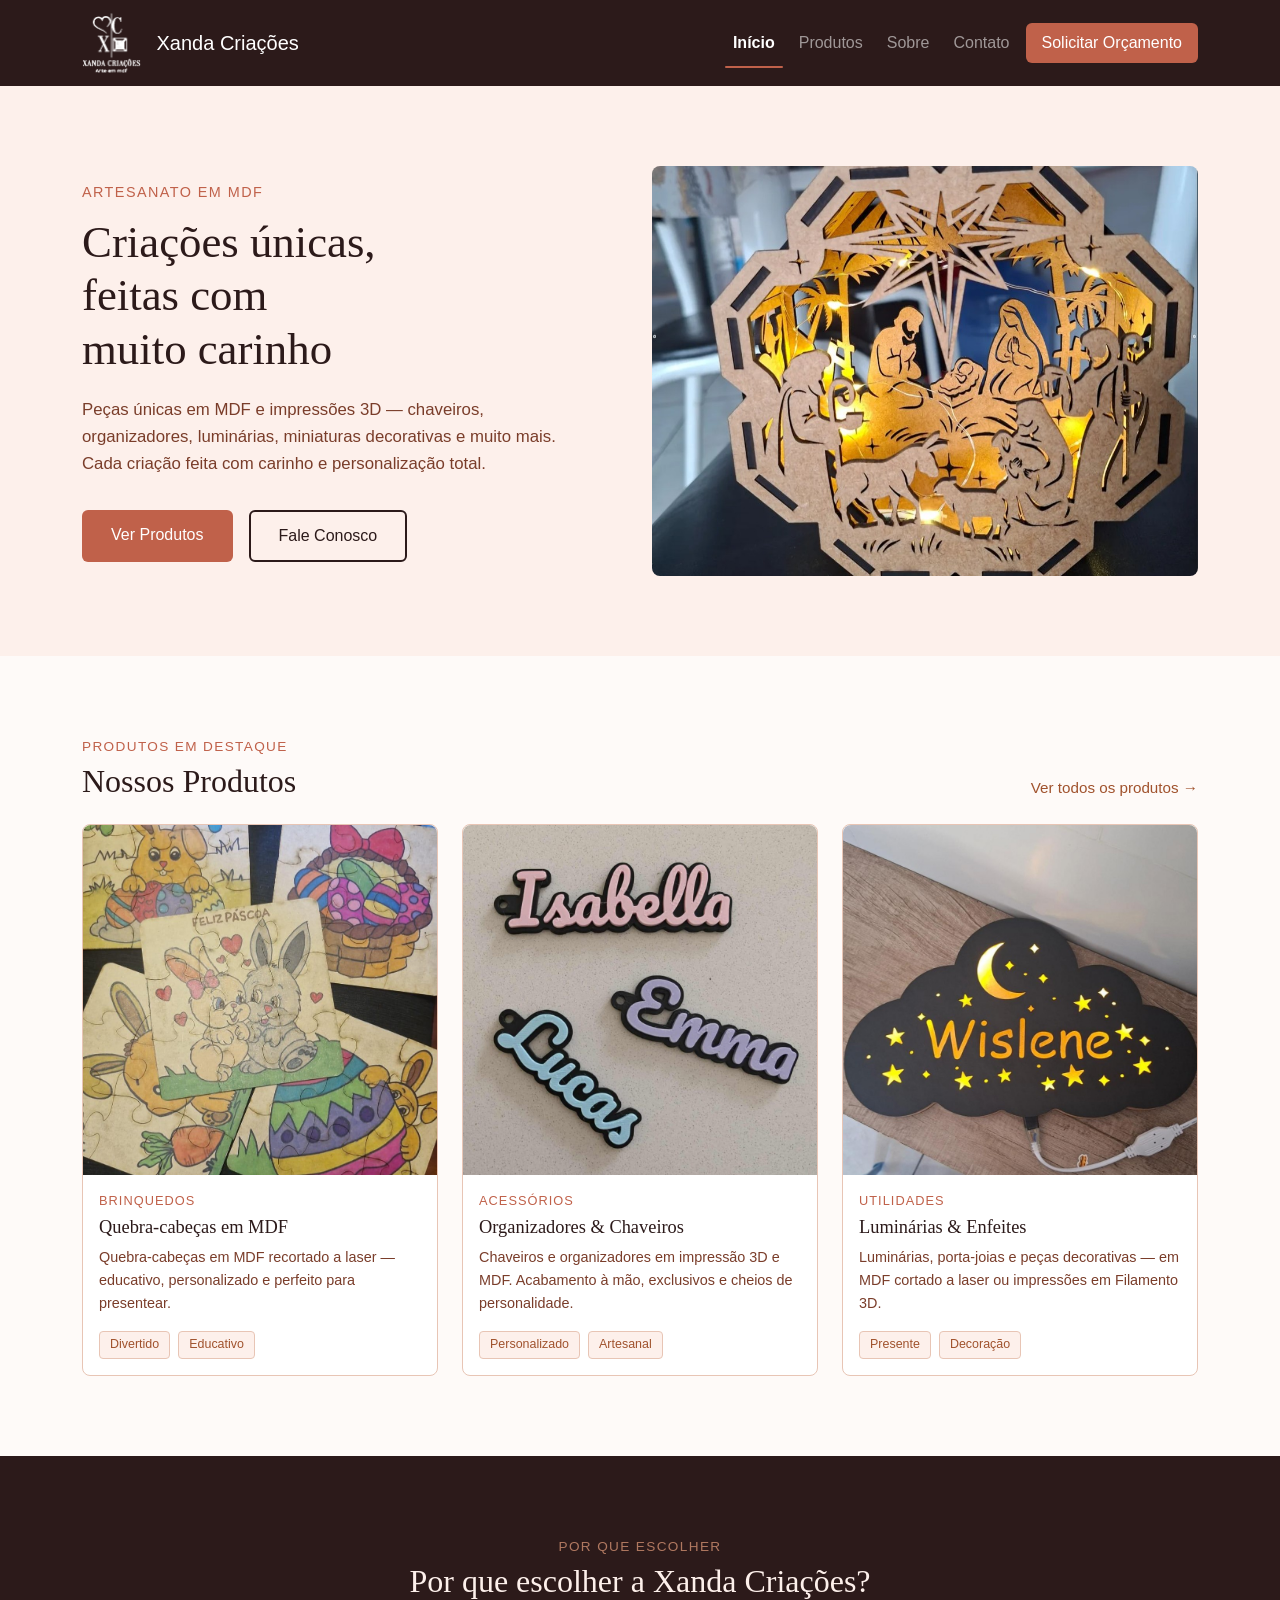
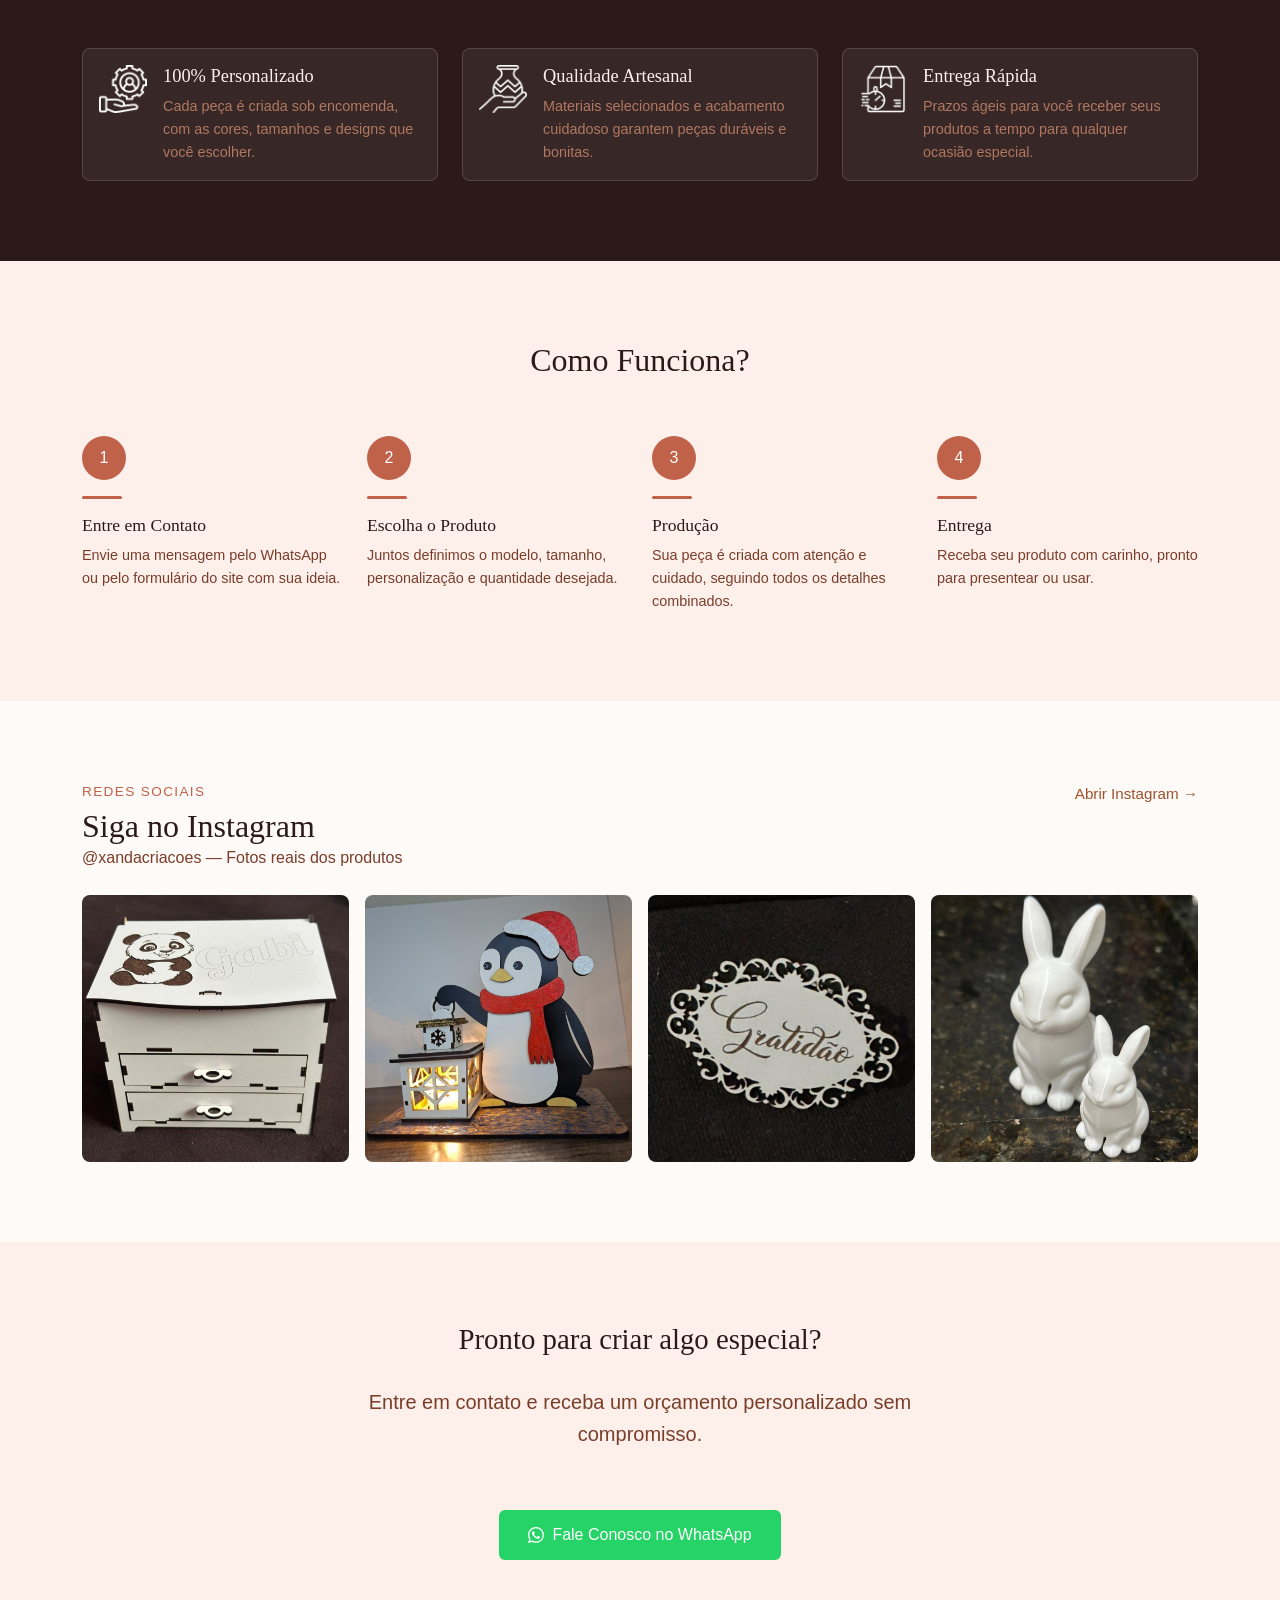
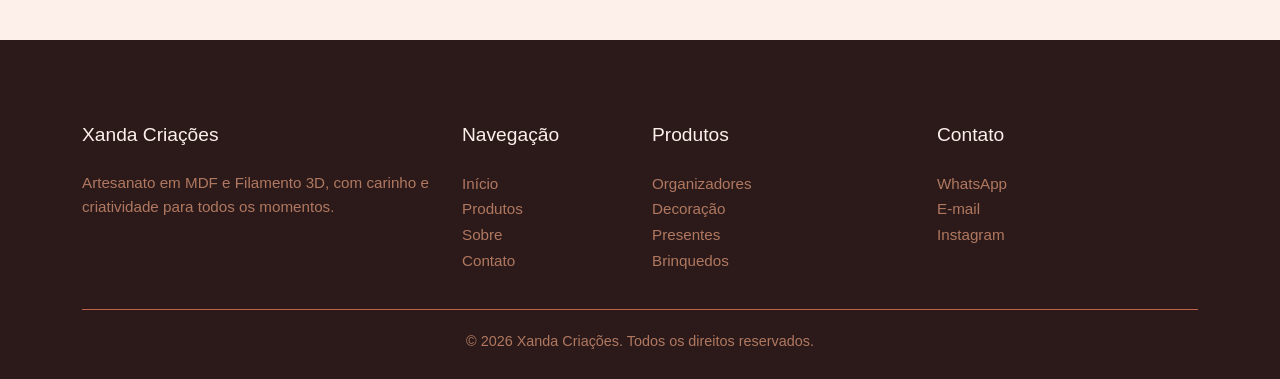
==== commit 74cfbc78: "update product descriptions to include 3D printing" ====
--- a/index.html
+++ b/index.html
@@ -5,9 +5,9 @@
     <meta name="viewport" content="width=device-width, initial-scale=1.0" />
     <meta
       name="description"
-      content="Descubra a Xanda Criações, uma marca de artesanato em MDF e resina que transforma ideias em peças únicas e personalizadas. De logos a chaveiros, organizadores, luminárias e muito mais, cada criação é feita com carinho e atenção aos detalhes. Explore nossos produtos exclusivos e crie algo especial para presentear ou decorar seu espaço."
+      content="Descubra a Xanda Criações, uma marca de artesanato em MDF e impressões em Filamento 3D, que transforma ideias em peças únicas e personalizadas. De logos a chaveiros, organizadores, luminárias e muito mais, cada criação é feita com carinho e atenção aos detalhes. Explore nossos produtos exclusivos e crie algo especial para presentear ou decorar seu espaço."
     />
-    <title>Xanda Criações — Artesanato em MDF e resina</title>
+    <title>Xanda Criações — Artesanato em MDF e Filamento 3D</title>
     <!-- Favicon -->
     <link
       rel="icon"
@@ -90,7 +90,7 @@
                 Criações únicas,<br />feitas com<br />muito carinho
               </h1>
               <p class="hero-descricao">
-                Peças únicas em MDF e resina artesanal — chaveiros, organizadores, luminárias, miniaturas decorativas e muito mais. Cada criação feita com carinho e personalização total.
+                Peças únicas em MDF e impressões 3D — chaveiros, organizadores, luminárias, miniaturas decorativas e muito mais. Cada criação feita com carinho e personalização total.
               </p>
               <div class="hero-botoes">
                 <a href="produtos.html" class="btn btn-hero-primario"
@@ -166,7 +166,7 @@
                   <p class="card-categoria">Acessórios</p>
                   <h5 class="card-title">Organizadores & Chaveiros</h5>
                   <p class="card-text">
-                    Chaveiros e organizadores em resina artesanal e MDF. Acabamento à mão, exclusivos e cheios de personalidade.
+                    Chaveiros e organizadores em impressão 3D e MDF. Acabamento à mão, exclusivos e cheios de personalidade.
                   </p>
                   <div class="card-badges">
                     <span class="badge-produto">Personalizado</span>
@@ -188,7 +188,7 @@
                   <p class="card-categoria">Utilidades</p>
                   <h5 class="card-title">Luminárias & Enfeites</h5>
                   <p class="card-text">
-                    Luminárias, porta-joias e peças decorativas — em MDF cortado a laser ou resina moldada artesanalmente.
+                    Luminárias, porta-joias e peças decorativas — em MDF cortado a laser ou impressões em Filamento 3D.
                   </p>
                   <div class="card-badges">
                     <span class="badge-produto">Presente</span>
@@ -487,7 +487,7 @@
           <div class="col-12 col-md-4">
             <p class="footer-titulo">Xanda Criações</p>
             <p class="footer-descricao">
-              Artesanato em MDF e resina artesanal, com carinho e criatividade
+              Artesanato em MDF e Filamento 3D, com carinho e criatividade
               para todos os momentos.
             </p>
           </div>
